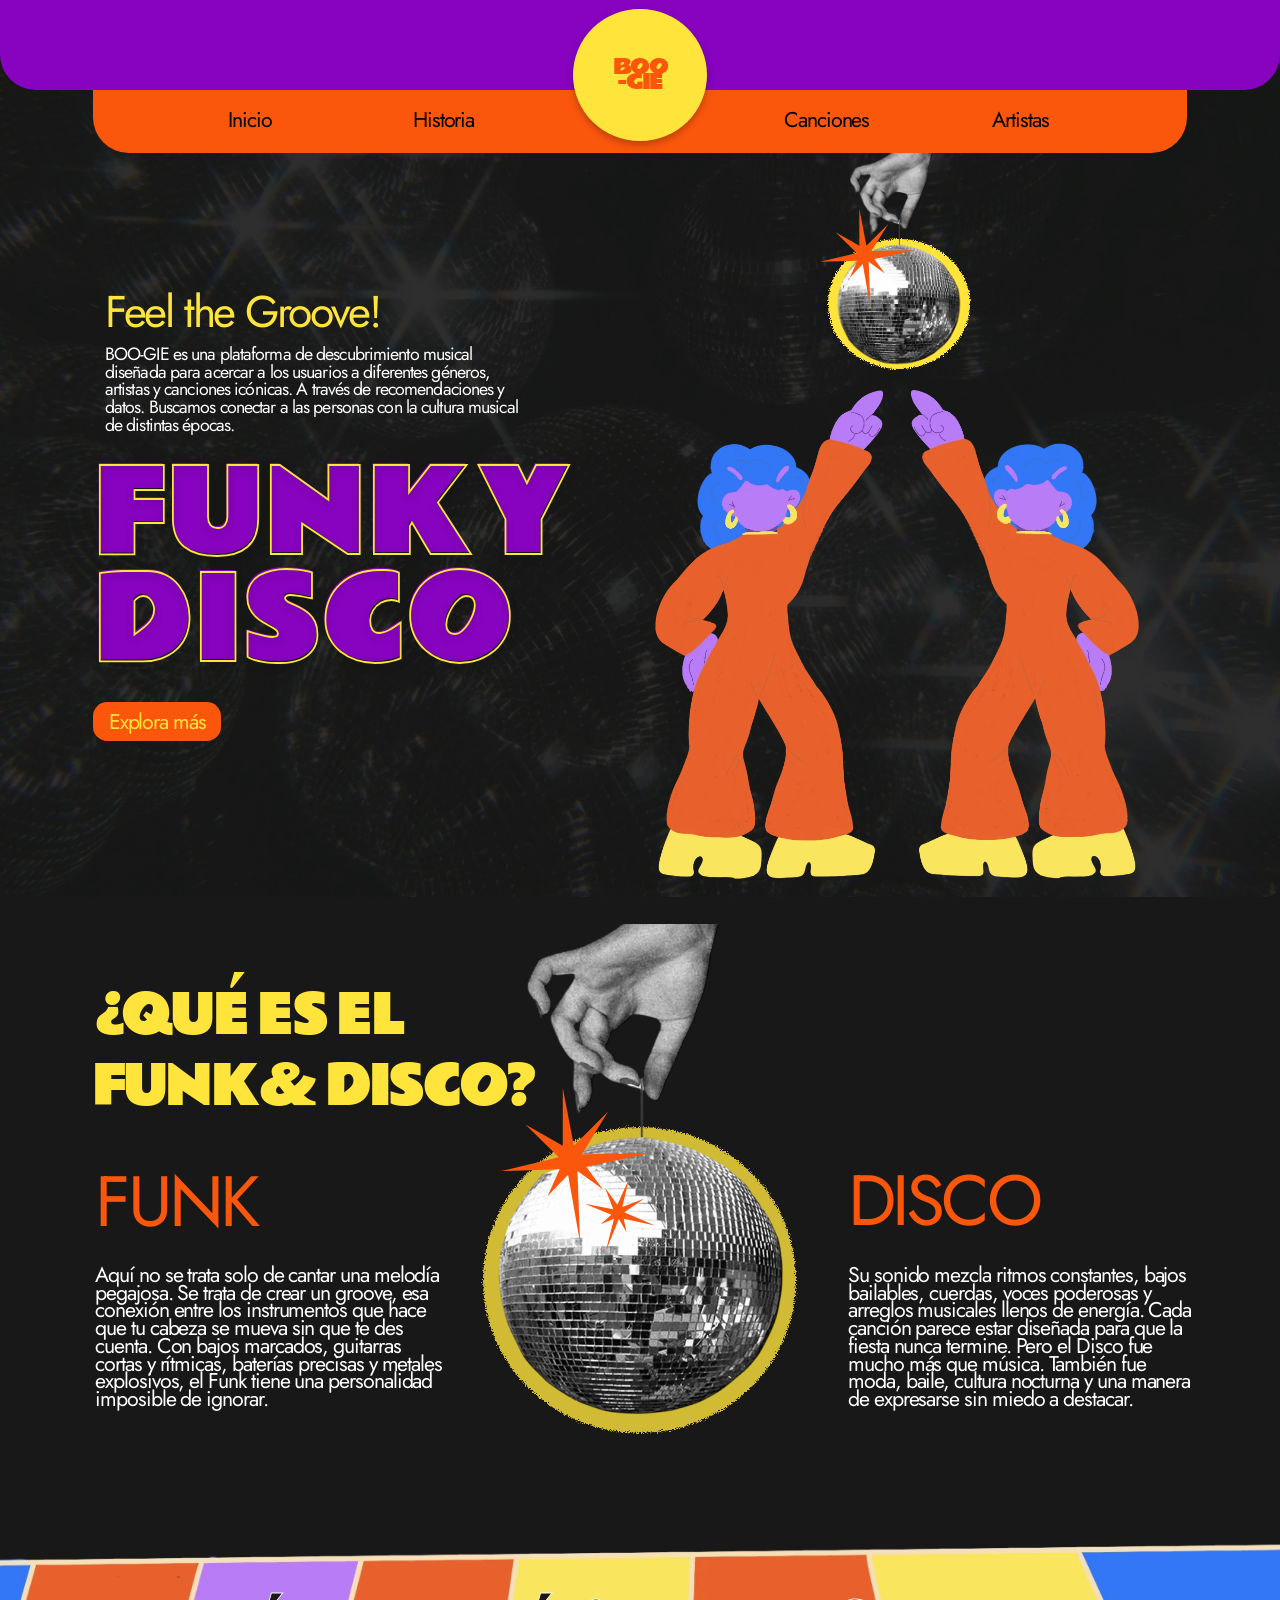
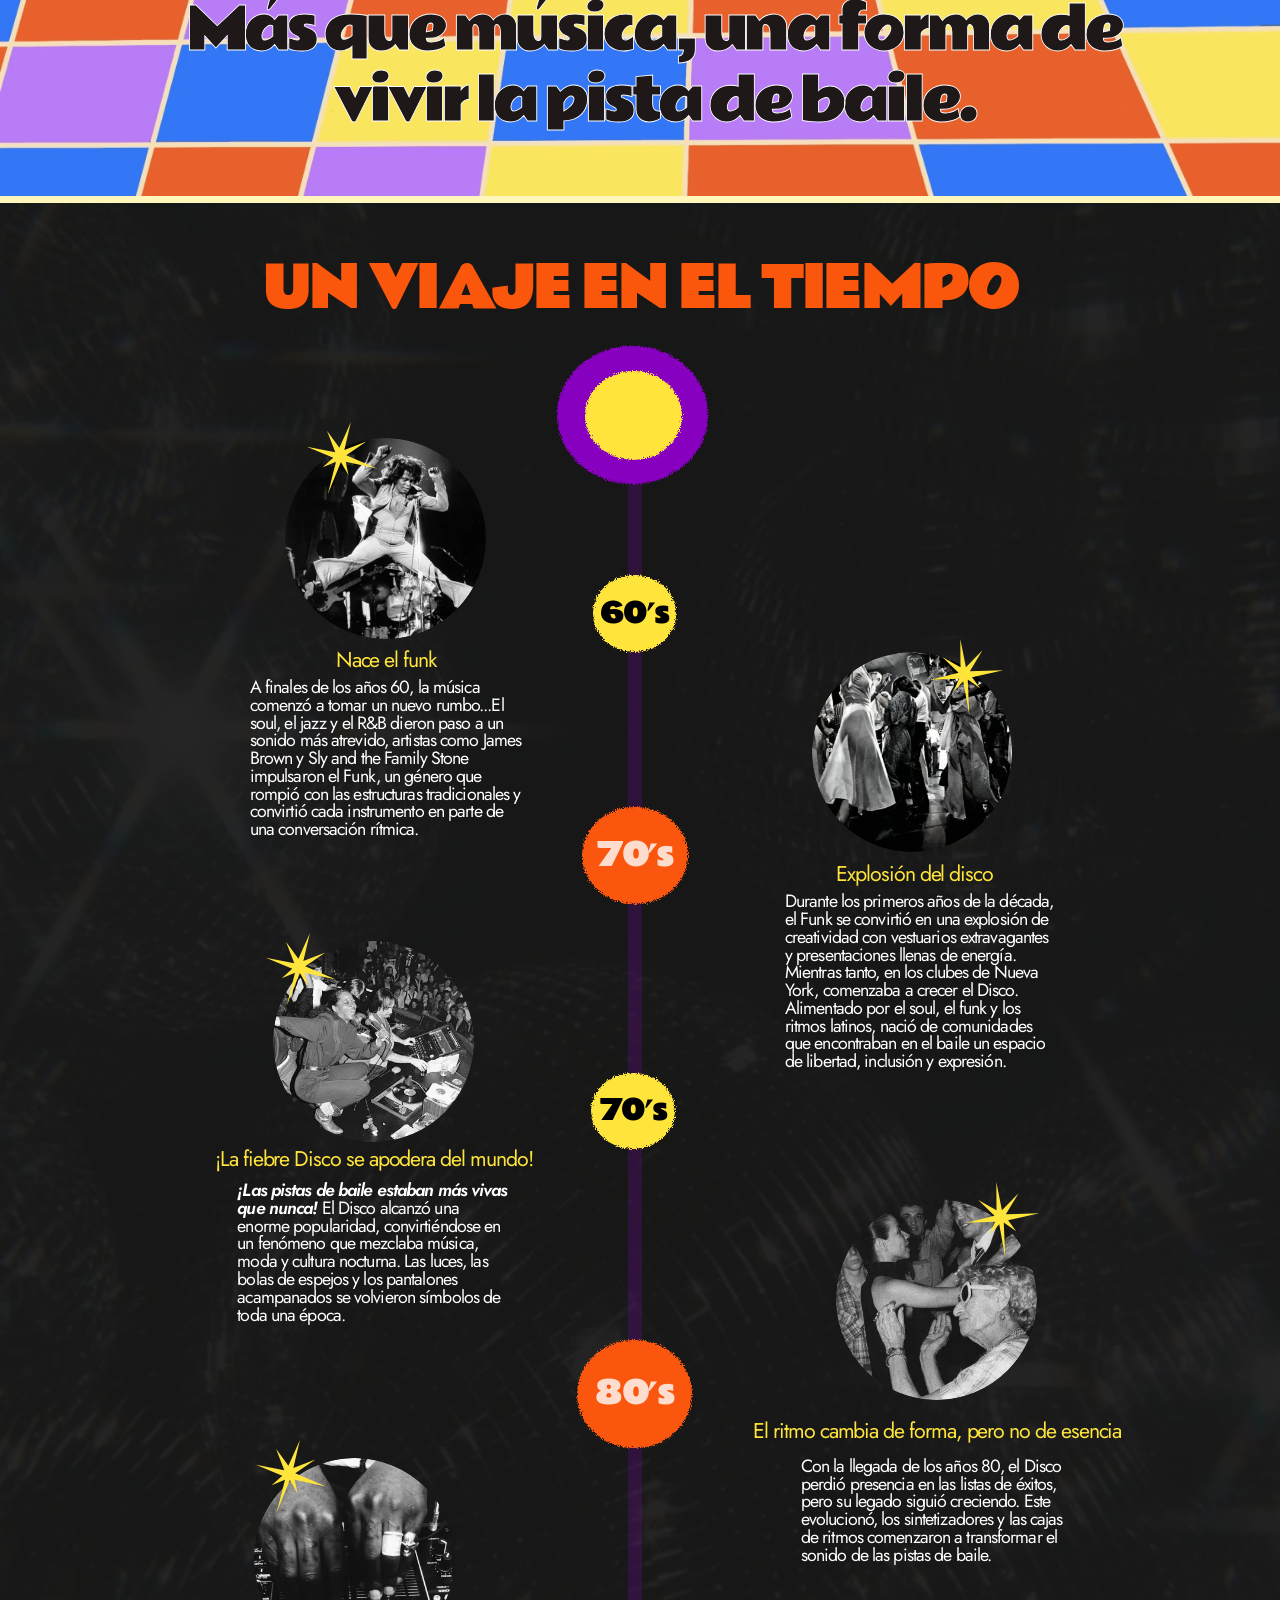
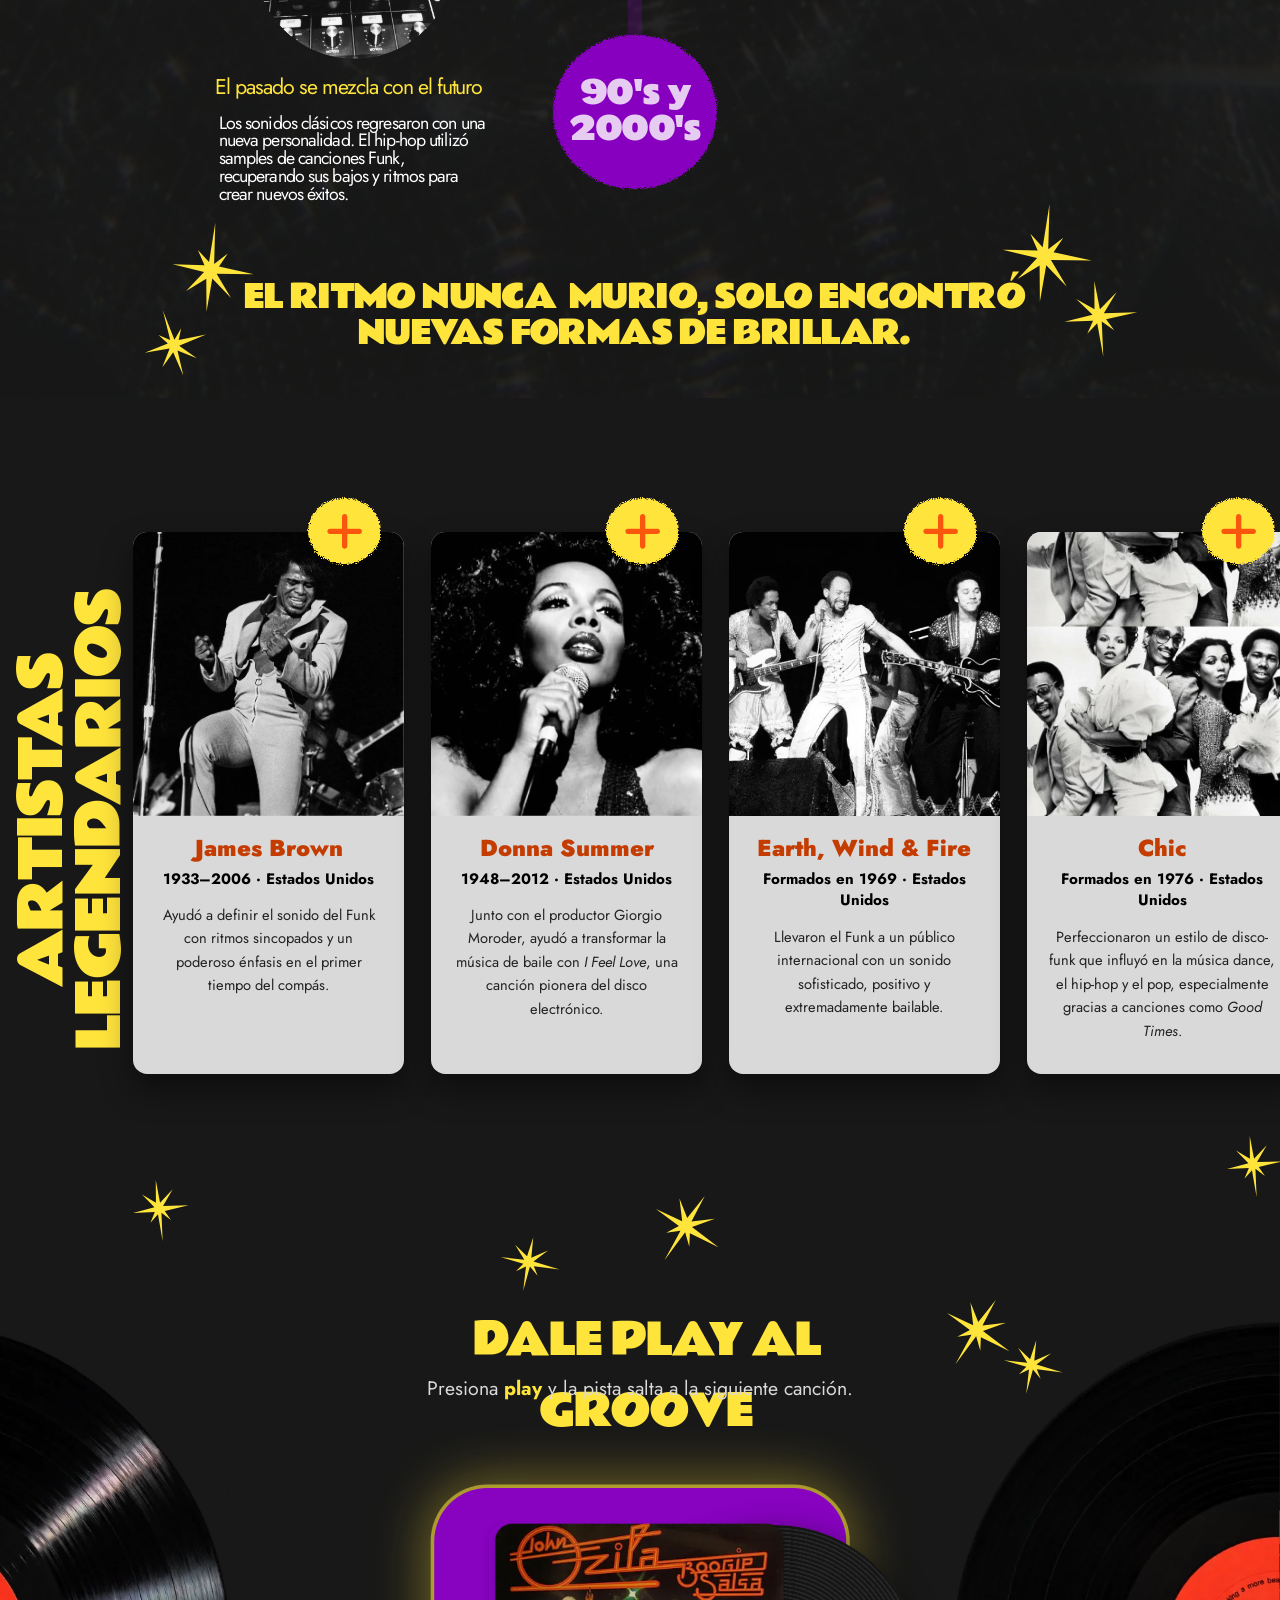
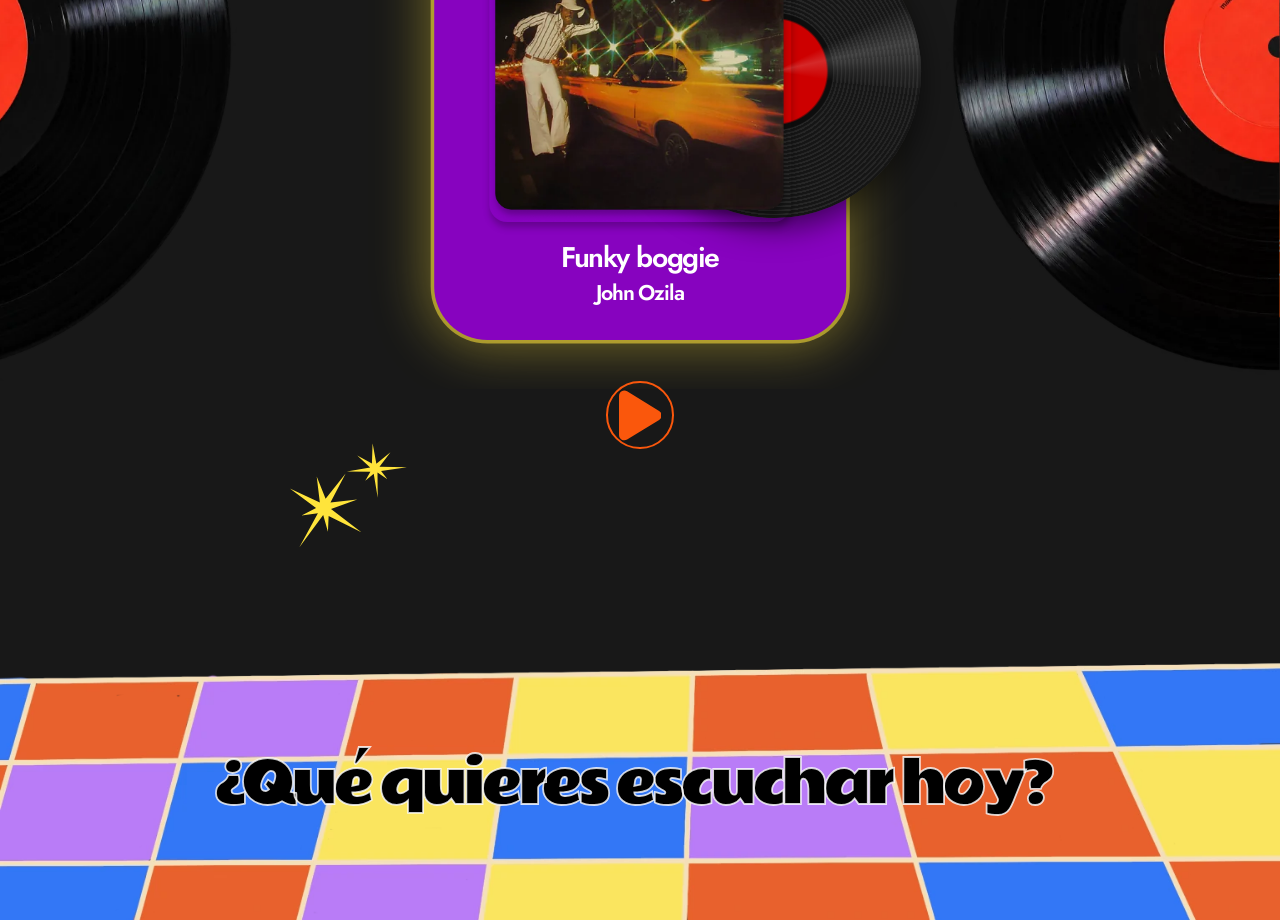
==== boogie-figma/index.html @ b66f5955 "Add files via upload" ====
<!DOCTYPE html>
<html lang="es">
<head>
  <meta charset="UTF-8">
  <meta name="viewport" content="width=device-width, initial-scale=1">
  <title>BOO-GIE · Funky Disco</title>
  <meta name="description" content="BOO-GIE es una plataforma de descubrimiento musical para conocer la historia, los artistas y las canciones del Funk y el Disco.">
  <link rel="icon" href="data:image/svg+xml,%3Csvg xmlns='http://www.w3.org/2000/svg' viewBox='0 0 100 100'%3E%3Ccircle cx='50' cy='50' r='48' fill='%23ffe43b'/%3E%3C/svg%3E">
  <link rel="preload" href="fonts/rammetto-one-latin-400-normal.woff2" as="font" type="font/woff2" crossorigin>
  <link rel="preload" href="fonts/jost-latin-400-normal.woff2" as="font" type="font/woff2" crossorigin>
  <link rel="stylesheet" href="css/styles.css">
  <script src="js/main.js" defer></script>
</head>
<body>

  <!-- Recursos SVG reutilizables (átomos): destellos, íconos y filtro de textura -->
  <svg class="sprite" aria-hidden="true" focusable="false">
    <defs>
      <!-- Efecto "Texture" de Figma para los círculos -->
      <filter id="textura" x="-10%" y="-10%" width="120%" height="120%">
        <feTurbulence type="fractalNoise" baseFrequency="0.9" numOctaves="2" seed="4" result="ruido"/>
        <feDisplacementMap in="SourceGraphic" in2="ruido" scale="6" xChannelSelector="R" yChannelSelector="G"/>
      </filter>
    </defs>
    <symbol id="s-burst" viewBox="0 0 168 175"><path d="M0 93.5L65 78L27.5 41L69.5 65V0L82 65L120.5 26.5L91 74.5L168 73L96 88.5L114.5 114L86 93.5L89 174.5L75.5 97.5L52.5 121.5L66 91.5L0 93.5Z"/></symbol>
    <symbol id="s-burst3" viewBox="0 0 107 111"><path d="M0 59.4756L41.3988 49.616L17.5149 26.0802L44.2649 41.3467V0L52.2262 41.3467L76.747 16.8567L57.9583 47.3897L107 46.4355L61.1429 56.2951L72.9256 72.5158L54.7738 59.4756L56.6845 111L48.0863 62.0201L33.4375 77.2865L42.0357 58.2034L0 59.4756Z"/></symbol>
    <symbol id="s-burst4" viewBox="0 0 83 86"><path d="M0 37.5077L32.6059 36.7629L18.4966 15.2678L36.0839 31.0196L42.7361 0L42.0492 32.2988L64.3625 17.8658L45.3719 37.7535L82.2718 44.918L46.3253 44.9464L52.5442 59.009L41.0413 46.3091L34.1833 85.2713L35.6211 47.1434L22.1887 56.2429L31.7015 43.3078L0 37.5077Z"/></symbol>
    <symbol id="s-spark7" viewBox="0 0 82 86"><path d="M0 45.8739L31.6706 38.0844L13.2404 20.1556L33.822 31.7241L33.5975 0L39.9227 31.6809L58.5802 12.7575L44.3481 36.2864L81.9238 35.2884L46.8368 43.102L55.954 55.4837L41.9734 45.5769L43.7173 85.0996L36.8626 47.5654L25.72 59.3583L32.2053 44.6698L0 45.8739Z"/></symbol>
    <symbol id="s-spark13" viewBox="0 0 72 77"><path d="M71.9004 33.9008L43.4114 32.91L55.7776 13.8681L40.3825 27.7496L34.6246 0L35.1679 28.8316L15.6964 15.7279L32.2549 33.6664L0 39.6911L31.4092 40.076L25.9504 52.5637L36.0238 41.345L41.9475 76.1849L40.7584 42.1438L52.4793 50.3989L44.19 38.7599L71.9004 33.9008Z"/></symbol>
    <symbol id="s-spark14" viewBox="0 0 92 101"><path d="M91.2773 53.3569L55.9309 44.7171L76.1366 23.3529L53.4355 37.2786L53.1717 0L46.6502 37.3266L25.5953 15.3942L41.8034 42.8096L0 42.2451L39.1461 50.858L29.2074 65.5538L44.5946 53.6872L43.2948 100.154L50.3104 55.9409L62.8927 69.617L55.4429 52.4634L91.2773 53.3569Z"/></symbol>
    <symbol id="s-spark15" viewBox="0 0 101 110"><path d="M100.232 58.5911L61.4179 49.1037L83.6057 25.6437L58.6776 40.9355L58.3879 0L51.2267 40.9883L28.1063 16.9042L45.9044 47.0091L0 46.3892L42.9864 55.8471L32.0726 71.9845L48.9694 58.9538L47.5421 109.979L55.246 61.4287L69.0626 76.4464L60.8819 57.6099L100.232 58.5911Z"/></symbol>
    <symbol id="s-spark18" viewBox="0 0 81 84"><path d="M0 31.7L32.4309 35.1547L21.2032 12.0236L36.6186 29.9063L47.2049 0L42.3699 31.9422L66.3541 20.4986L44.9636 37.7789L80.6356 49.6294L44.984 45.0346L49.3427 59.7802L39.5686 45.7065L27.7568 83.4632L34.0861 45.8368L19.595 53.1333L30.6924 41.529L0 31.7Z"/></symbol>
    <symbol id="s-spark19" viewBox="0 0 63 69"><path d="M0 37.0806L24.1432 30.7928L10.0861 16.2904L25.7813 25.6508L25.5998 0L30.4326 25.6179L44.6509 10.3234L33.808 29.3432L62.4555 28.5485L35.7076 34.8548L42.6626 44.869L32.0005 36.8542L33.343 68.811L28.1047 38.4604L19.6134 47.9919L24.553 36.1176L0 37.0806Z"/></symbol>
    <symbol id="s-spark21" viewBox="0 0 68 62"><path d="M0 27.9247L26.5616 26.6159L13.723 11.5297L29.0457 22.4128L32.562 0L33.9924 23.1889L51.3111 12.3042L37.0401 27.0234L67.5931 31.287L38.2614 32.1612L44.2031 42.1025L34.0336 33.2643L30.8388 61.3802L29.6619 33.9917L19.2616 40.839L26.227 31.333L0 27.9247Z"/></symbol>
    <!-- Íconos (reemplazan Font Awesome) -->
    <symbol id="i-plus" viewBox="0 0 448 512"><path d="M256 80c0-17.7-14.3-32-32-32s-32 14.3-32 32V224H48c-17.7 0-32 14.3-32 32s14.3 32 32 32H192V432c0 17.7 14.3 32 32 32s32-14.3 32-32V288H400c17.7 0 32-14.3 32-32s-14.3-32-32-32H256V80z"/></symbol>
    <symbol id="i-undo" viewBox="0 0 512 512"><path d="M125.7 160H176c17.7 0 32 14.3 32 32s-14.3 32-32 32H48c-17.7 0-32-14.3-32-32V64c0-17.7 14.3-32 32-32s32 14.3 32 32v51.2L97.6 97.6c87.5-87.5 229.3-87.5 316.8 0s87.5 229.3 0 316.8s-229.3 87.5-316.8 0c-12.5-12.5-12.5-32.8 0-45.3s32.8-12.5 45.3 0c62.5 62.5 163.8 62.5 226.3 0s62.5-163.8 0-226.3s-163.8-62.5-226.3 0L125.7 160z"/></symbol>
    <symbol id="i-play" viewBox="0 0 384 512"><path d="M73 39c-14.8-9.1-33.4-9.4-48.5-.9S0 62.6 0 80V432c0 17.4 9.4 33.4 24.5 41.9s33.7 8.1 48.5-.9L361 297c14.3-8.7 23-24.2 23-41s-8.7-32.2-23-41L73 39z"/></symbol>
    <symbol id="i-bars" viewBox="0 0 448 512"><path d="M0 96C0 78.3 14.3 64 32 64H416c17.7 0 32 14.3 32 32s-14.3 32-32 32H32C14.3 128 0 113.7 0 96zM0 256c0-17.7 14.3-32 32-32H416c17.7 0 32 14.3 32 32s-14.3 32-32 32H32c-17.7 0-32-14.3-32-32zM448 416c0 17.7-14.3 32-32 32H32c-17.7 0-32-14.3-32-32s14.3-32 32-32H416c17.7 0 32 14.3 32 32z"/></symbol>
    <symbol id="i-x" viewBox="0 0 384 512"><path d="M376.6 84.5c11.3-13.6 9.5-33.8-4.1-45.1s-33.8-9.5-45.1 4.1L192 206 56.6 43.5C45.3 29.9 25.1 28.1 11.5 39.4S-3.9 70.9 7.4 84.5L150.3 256 7.4 427.5c-11.3 13.6-9.5 33.8 4.1 45.1s33.8 9.5 45.1-4.1L192 306 327.4 468.5c11.3 13.6 31.5 15.4 45.1 4.1s15.4-31.5 4.1-45.1L233.7 256 376.6 84.5z"/></symbol>
  </svg>

  <a class="skip-link" href="#main">Saltar al contenido</a>
  <div class="lluvia" aria-hidden="true">
    <span style="--x:43%;--s:18px;--t:14.2s;--d:-0.9s;--drift:45px"><svg><use href="#s-spark7"/></svg></span>
    <span style="--x:70%;--s:14px;--t:13.9s;--d:-1.0s;--drift:4px"><svg><use href="#s-spark7"/></svg></span>
    <span style="--x:29%;--s:14px;--t:11.7s;--d:-7.5s;--drift:-30px"><svg><use href="#s-spark7"/></svg></span>
    <span style="--x:13%;--s:30px;--t:14.4s;--d:-14.9s;--drift:-45px"><svg><use href="#s-spark7"/></svg></span>
    <span style="--x:30%;--s:30px;--t:18.6s;--d:-10.4s;--drift:-10px"><svg><use href="#s-spark7"/></svg></span>
    <span style="--x:8%;--s:18px;--t:11.4s;--d:-15.5s;--drift:-23px"><svg><use href="#s-spark7"/></svg></span>
    <span style="--x:55%;--s:18px;--t:15.3s;--d:-10.3s;--drift:11px"><svg><use href="#s-spark7"/></svg></span>
    <span style="--x:89%;--s:18px;--t:11.8s;--d:-10.3s;--drift:-36px"><svg><use href="#s-spark7"/></svg></span>
    <span style="--x:49%;--s:14px;--t:15.4s;--d:-1.1s;--drift:-53px"><svg><use href="#s-spark7"/></svg></span>
    <span style="--x:81%;--s:18px;--t:15.0s;--d:-9.6s;--drift:39px"><svg><use href="#s-spark7"/></svg></span>
    <span style="--x:42%;--s:26px;--t:15.7s;--d:-8.2s;--drift:-22px"><svg><use href="#s-spark7"/></svg></span>
    <span style="--x:33%;--s:18px;--t:16.6s;--d:-4.4s;--drift:13px"><svg><use href="#s-spark7"/></svg></span>
    <span style="--x:40%;--s:30px;--t:15.0s;--d:-6.2s;--drift:-3px"><svg><use href="#s-spark7"/></svg></span>
    <span style="--x:38%;--s:30px;--t:18.8s;--d:-2.1s;--drift:-7px"><svg><use href="#s-spark7"/></svg></span>
  </div>
  <div class="progress" aria-hidden="true"><span></span></div>

  <!-- ===================== HEADER  ===================== -->
  <header class="header">
    <div class="header__purple" aria-hidden="true"></div>
    <div class="header__orange" aria-hidden="true"></div>

    <nav class="header__nav" aria-label="Navegación principal">
      <ul>
        <li class="nav-inicio"><a href="#inicio">Inicio</a></li>
        <li class="nav-historia"><a href="#historia">Historia</a></li>
        <li class="nav-canciones"><a href="#canciones">Canciones</a></li>
        <li class="nav-artistas"><a href="#artistas">Artistas</a></li>
      </ul>
    </nav>

    <a class="logo" href="#inicio" aria-label="BOO-GIE, ir al inicio">
      <span aria-hidden="true">BOO<br>-GIE</span>
    </a>

    <!-- Menú hamburguesa (solo celular, sin JavaScript: usa :target) -->
    <a class="menu-btn" href="#menu" aria-label="Abrir menú">
      <svg aria-hidden="true"><use href="#i-bars"/></svg>
    </a>
  </header>

  <div class="menu" id="menu">
    <a class="menu__close" href="#cerrar-menu" aria-label="Cerrar menú">
      <svg aria-hidden="true"><use href="#i-x"/></svg>
    </a>
    <nav aria-label="Menú del celular">
      <ul>
        <li><a href="#inicio">Inicio</a></li>
        <li><a href="#historia">Historia</a></li>
        <li><a href="#canciones">Canciones</a></li>
        <li><a href="#artistas">Artistas</a></li>
      </ul>
    </nav>
  </div>
  <a class="menu__scrim" href="#cerrar-menu" tabindex="-1" aria-hidden="true"></a>
  <span class="menu__anchor" id="cerrar-menu"></span>

  <main id="main">

    <!-- ===================== HERO ===================== -->
    <section class="sec hero" id="inicio" aria-labelledby="titulo-hero" style="--sh:1009;--msh:874">
      <div class="bg-textura a-bleed hero__bg" style="--y:49;--h:960;--my:5;--mh:869" aria-hidden="true"></div>

      <div class="stage">
        <img class="a" src="img/hero-bailarinas.webp" width="936" height="948"
             style="--x:737.4;--y:438.8;--w:543.6;--h:550.5;--mx:48;--my:536;--mw:322.7;--mh:326.9"
             alt="Ilustración de dos bailarinas con enterizo naranja, cabello azul y botas amarillas que señalan hacia arriba">

        <p class="a t-kicker reveal" style="--x:118;--y:311;--mx:29;--my:75">Feel the Groove!</p>

        <p class="a t-lead reveal" style="--x:118;--y:389;--w:466;--mx:29;--my:140;--mw:304">BOO-GIE es una plataforma de descubrimiento musical diseñada para acercar a los usuarios a diferentes géneros, artistas y canciones icónicas. A través de recomendaciones y datos. Buscamos conectar a las personas con la cultura musical de distintas épocas.</p>

        <span class="a blob blob--yellow" style="--x:931;--y:269;--w:160;--h:146;--mx:170;--my:439;--mw:85;--mh:78" aria-hidden="true"></span>

        <h1 class="a t-hero" id="titulo-hero" data-text="FUNKY DISCO" style="--x:103;--y:518;--w:506;--mx:29;--my:273;--mw:398">FUNKY DISCO</h1>

        <img class="a" src="img/bola-disco-mini.webp" width="181" height="277"
             style="--x:920;--y:172;--w:181;--h:277;--mx:163;--my:387;--mw:97;--mh:149"
             alt="Mano sosteniendo una pequeña bola de disco de espejos">

        <svg class="a deco deco--orange" style="--x:923;--y:235;--w:107;--h:111;--mx:164;--my:422;--mw:59;--mh:58" aria-hidden="true"><use href="#s-burst3"/></svg>

        <a class="a btn-cta" href="#que-es" style="--x:105;--y:790;--w:144;--h:44;--mx:31;--my:404;--mw:88;--mh:26">Explora más</a>
      </div>
    </section>

    <!-- ===================== ¿QUÉ ES EL FUNK & DISCO? ===================== -->
    <section class="sec about" id="que-es" aria-labelledby="titulo-que-es" style="--sh:641;--msh:616">
      <div class="stage">
        <h2 class="a t-h2 t-about reveal" id="titulo-que-es" style="--x:103;--y:95;--w:545;--mx:31;--my:19">¿QUÉ ES EL<br class="d-only"> FUNK&amp; DISCO?</h2>

        <span class="a blob blob--yellow80 d-only" style="--x:543;--y:259;--w:353;--h:344" aria-hidden="true"></span>
        <img class="a d-only" src="img/bola-disco.webp" width="630" height="965" loading="lazy"
             style="--x:510;--y:31;--w:420;--h:643"
             alt="Mano en blanco y negro sosteniendo una gran bola de disco de espejos">
        <svg class="a deco deco--orange d-only" style="--x:564;--y:215;--w:168;--h:175" aria-hidden="true"><use href="#s-burst"/></svg>
        <svg class="a deco deco--orange d-only" style="--x:655.5;--y:316;--w:83;--h:86;--r:12deg" aria-hidden="true"><use href="#s-burst4"/></svg>

        <article class="genre">
          <h3 class="a t-genre reveal" style="--x:107;--y:303;--mx:31;--my:99">FUNK</h3>
          <p class="a t-body reveal" style="--x:107;--y:415;--w:396;--mx:31;--my:186;--mw:286">Aquí no se trata solo de cantar una melodía pegajosa. Se trata de crear un groove, esa conexión entre los instrumentos que hace que tu cabeza se mueva sin que te des cuenta. Con bajos marcados, guitarras cortas y rítmicas, baterías precisas y metales explosivos, el Funk tiene una personalidad imposible de ignorar.</p>
        </article>

        <article class="genre">
          <h3 class="a t-genre reveal" style="--x:954;--y:302;--mx:150;--my:345">DISCO</h3>
          <p class="a t-body t-body--right-m reveal" style="--x:954;--y:415;--w:396;--mx:84;--my:438;--mw:286">Su sonido mezcla ritmos constantes, bajos bailables, cuerdas, voces poderosas y arreglos musicales llenos de energía. Cada canción parece estar diseñada para que la fiesta nunca termine. Pero el Disco fue mucho más que música. También fue moda, baile, cultura nocturna y una manera de expresarse sin miedo a destacar.</p>
        </article>
      </div>
    </section>

    <!-- ===================== PARALLAX ===================== -->
    <section class="sec band" aria-labelledby="titulo-band" style="--sh:378;--msh:253">
      <img class="a-bleed piso parallax-capa" src="img/piso-disco.webp" width="1534" height="402" loading="lazy"
           style="--y:0;--h:377;--my:152;--mh:105"
           alt="Pista de baile de baldosas naranjas, moradas, azules y amarillas">
      <div class="stage">
        <h2 class="a t-band reveal" id="titulo-band" style="--x:207;--y:144;--w:1056;--mx:39;--my:12;--mw:328">Más que música, una forma de<br> vivir la pista de baile.</h2>
      </div>
      <div class="a-bleed band__line d-only" style="--y:370;--h:8" aria-hidden="true"></div>
    </section>

    <!-- ===================== HISTORIA ===================== -->
    <section class="sec history" id="historia" aria-labelledby="titulo-historia" style="--sh:2020;--msh:877">
      <div class="bg-textura bg-textura--soft a-bleed" style="--y:0;--h:2020;--my:0;--mh:877" aria-hidden="true"></div>

      <div class="stage">
        <h2 class="a t-h2 t-history reveal" id="titulo-historia" style="--x:295;--y:57;--w:851;--mx:29;--my:0;--mw:364">UN VIAJE EN EL TIEMPO</h2>

        <span class="a tl-line" data-tl-line style="--x:706;--y:277;--w:16;--h:1377;--mx:203;--my:106;--mw:7;--mh:569" aria-hidden="true"></span>
        <span class="a blob blob--purple" style="--x:627;--y:161;--w:170;--h:156;--mx:165;--my:68;--mw:81;--mh:74" aria-hidden="true"></span>
        <span class="a blob blob--yellow" style="--x:658;--y:189;--w:109;--h:100;--mx:180;--my:82;--mw:51;--mh:47" aria-hidden="true"></span>

        <ol class="timeline">
          <!-- 60's -->
          <li>
            <svg class="a tl-con tl-con--l" data-tl-con viewBox="0 0 210 94" preserveAspectRatio="none" style="--x:492;--y:376;--w:210;--h:94;--mx:97;--my:171;--mw:100;--mh:42" aria-hidden="true"><path d="M210 91.5H149.722V2.5H0"/></svg>
            <span class="a blob blob--yellow tl-year tl-year--dark" style="--x:667;--y:419;--w:94;--h:86;--mx:182;--my:191;--mw:45;--mh:40">60´s</span>
            <img class="a tl-photo" src="img/tl-60s.webp" width="339" height="339" loading="lazy" style="--x:321;--y:265;--w:226;--h:226;--mx:60;--my:116;--mw:81;--mh:81" alt="James Brown saltando con las piernas abiertas sobre el escenario frente a su banda">
            <svg class="a deco deco--yellow" style="--x:343.5;--y:246;--w:83;--h:86;--r:12deg;--mx:67.5;--my:108.5;--mw:30;--mh:31" aria-hidden="true"><use href="#s-burst4"/></svg>
            <h3 class="a tl-title" style="--x:376;--y:474;--w:116;--mx:50;--my:169;--mw:100;--mh:47">Nace el funk</h3>
            <p class="a tl-text" style="--x:281;--y:536;--w:306;--mx:31;--my:219;--mw:139">A finales de los años 60, la música comenzó a tomar un nuevo rumbo...El soul, el jazz y el R&amp;B dieron paso a un sonido más atrevido, artistas como James Brown y Sly and the Family Stone impulsaron el Funk, un género que rompió con las estructuras tradicionales y convirtió cada instrumento en parte de una conversación rítmica.</p>
          </li>
          <!-- 70's (1) -->
          <li>
            <svg class="a tl-con tl-con--r" data-tl-con viewBox="0 0 210 101" preserveAspectRatio="none" style="--x:716;--y:637;--w:210;--h:101;--mx:226;--my:246;--mw:63;--mh:51" aria-hidden="true"><path d="M210 2.5H149.722V98.5H0"/></svg>
            <span class="a blob blob--orange tl-year" style="--x:655;--y:680;--w:119;--h:109;--mx:176;--my:271;--mw:57;--mh:52">70´s</span>
            <img class="a tl-photo" src="img/tl-70s-a.webp" width="339" height="339" loading="lazy" style="--x:913;--y:505;--w:226;--h:226;--mx:282;--my:211;--mw:75;--mh:75" alt="Personas bailando en una discoteca de los años setenta">
            <svg class="a deco deco--yellow" style="--x:1046;--y:491;--w:83;--h:86;--mx:332;--my:206;--mw:27;--mh:28" aria-hidden="true"><use href="#s-spark7"/></svg>
            <h3 class="a tl-title" style="--x:941;--y:715;--w:176;--mx:279;--my:252;--mw:83;--mh:37">Explosión del disco</h3>
            <p class="a tl-text" style="--x:883;--y:777;--w:306;--mx:252;--my:304;--mw:134">Durante los primeros años de la década, el Funk se convirtió en una explosión de creatividad con vestuarios extravagantes y presentaciones llenas de energía. Mientras tanto, en los clubes de Nueva York, comenzaba a crecer el Disco. Alimentado por el soul, el funk y los ritmos latinos, nació de comunidades que encontraban en el baile un espacio de libertad, inclusión y expresión.</p>
          </li>
          <!-- 70's (2) -->
          <li>
            <svg class="a tl-con tl-con--l" data-tl-con viewBox="0 0 164 79" preserveAspectRatio="none" style="--x:512;--y:946;--w:164;--h:79;--mx:130;--my:371;--mw:64;--mh:35" aria-hidden="true"><path d="M0 2.5H47.0741V76.5H164"/></svg>
            <span class="a blob blob--yellow tl-year tl-year--dark tl-year--sm" style="--x:665;--y:979;--w:94;--h:86;--mx:181;--my:382;--mw:45;--mh:41">70´s</span>
            <img class="a tl-photo" src="img/tl-70s-b.webp" width="339" height="339" loading="lazy" style="--x:307;--y:831;--w:226;--h:226;--mx:57;--my:331;--mw:80;--mh:80" alt="Una DJ sonriente pinchando discos en una cabina rodeada de público">
            <svg class="a deco deco--yellow" style="--x:296.5;--y:821;--w:83;--h:86;--r:12deg;--mx:48;--my:323;--mw:35;--mh:36" aria-hidden="true"><use href="#s-burst4"/></svg>
            <h3 class="a tl-title" style="--x:240;--y:1036;--w:361;--mx:7;--my:382;--mw:171;--mh:52">¡La fiebre Disco se apodera del mundo!</h3>
            <p class="a tl-text" style="--x:267;--y:1102;--w:306;--mx:24;--my:431;--mw:145"><strong><em>¡Las pistas de baile estaban más vivas que nunca!</em></strong> El Disco alcanzó una enorme popularidad, convirtiéndose en un fenómeno que mezclaba música, moda y cultura nocturna. Las luces, las bolas de espejos y los pantalones acampanados se volvieron símbolos de toda una época.</p>
          </li>
          <!-- 80's -->
          <li>
            <svg class="a tl-con tl-con--r" data-tl-con viewBox="0 0 210 101" preserveAspectRatio="none" style="--x:731;--y:1238;--w:210;--h:101;--mx:190;--my:477;--mw:83;--mh:38" aria-hidden="true"><path d="M210 2.5H149.722V98.5H0"/></svg>
            <span class="a blob blob--orange tl-year" style="--x:649;--y:1279;--w:130;--h:122;--mx:175;--my:496;--mw:62;--mh:58">80´s</span>
            <img class="a tl-photo" src="img/tl-80s.webp" width="339" height="339" loading="lazy" style="--x:941;--y:1121;--w:226;--h:226;--mx:273;--my:432;--mw:89;--mh:87" alt="Mujer con gafas blancas bailando junto a otras personas en una fiesta">
            <svg class="a deco deco--yellow" style="--x:1087;--y:1102;--w:83;--h:86;--mx:330;--my:418;--mw:39;--mh:41" aria-hidden="true"><use href="#s-spark7"/></svg>
            <h3 class="a tl-title" style="--x:846;--y:1341;--w:417;--mx:261;--my:525;--mw:112;--mh:38">El ritmo cambia de forma, pero no de esencia</h3>
            <p class="a tl-text" style="--x:901;--y:1412;--w:306;--mx:251;--my:549;--mw:128">Con la llegada de los años 80, el Disco perdió presencia en las listas de éxitos, pero su legado siguió creciendo. Este evolucionó, los sintetizadores y las cajas de ritmos comenzaron a transformar el sonido de las pistas de baile.</p>
          </li>
          <!-- 90's y 2000's -->
          <li>
            <svg class="a tl-con tl-con--l" data-tl-con viewBox="0 0 210 139" preserveAspectRatio="none" style="--x:439;--y:1554;--w:210;--h:139;--mx:126;--my:614;--mw:93;--mh:47" aria-hidden="true"><path d="M210 136.5H149.722V2.5H0"/></svg>
            <span class="a blob blob--purple tl-year tl-year--two" style="--x:622;--y:1611;--w:185;--h:174;--mx:163;--my:624;--mw:88;--mh:82">90's y 2000's</span>
            <img class="a tl-photo" src="img/tl-90s.webp" width="339" height="339" loading="lazy" style="--x:286;--y:1412;--w:226;--h:226;--mx:54;--my:563;--mw:88;--mh:88" alt="Manos con anillos de un DJ sobre los controles de una consola de mezcla">
            <svg class="a deco deco--yellow" style="--x:285.5;--y:1391;--w:83;--h:86;--r:12deg;--mx:48;--my:558;--mw:35;--mh:36" aria-hidden="true"><use href="#s-burst4"/></svg>
            <h3 class="a tl-title" style="--x:241;--y:1629;--w:303;--mx:50;--my:657;--mw:94;--mh:38">El pasado se mezcla con el futuro</h3>
            <p class="a tl-text" style="--x:246;--y:1701;--w:306;--mx:35;--my:681;--mw:122">Los sonidos clásicos regresaron con una nueva personalidad. El hip-hop utilizó samples de canciones Funk, recuperando sus bajos y ritmos para crear nuevos éxitos.</p>
          </li>
        </ol>

        <p class="a t-quote reveal" style="--x:267;--y:1887;--w:891;--mx:83;--my:767;--mw:247">EL RITMO NUNCA&nbsp; MURIO, SOLO ENCONTRÓ NUEVAS FORMAS DE BRILLAR.</p>
        <svg class="a deco deco--yellow" style="--x:1197;--y:1888;--w:83;--h:86;--mx:334;--my:780;--mw:39;--mh:41" aria-hidden="true"><use href="#s-spark7"/></svg>
        <svg class="a deco deco--yellow" style="--x:161;--y:1918;--w:72;--h:77;--r:168deg;--mx:35;--my:793;--mw:41;--mh:42" aria-hidden="true"><use href="#s-spark13"/></svg>
        <svg class="a deco deco--yellow" style="--x:194;--y:1822;--w:92;--h:101;--r:180deg;--mx:54;--my:746;--mw:44;--mh:48" aria-hidden="true"><use href="#s-spark14"/></svg>
        <svg class="a deco deco--yellow" style="--x:1127;--y:1801;--w:101;--h:110;--r:180deg;--mx:301;--my:733;--mw:48;--mh:52" aria-hidden="true"><use href="#s-spark15"/></svg>
      </div>
    </section>

    <!-- ===================== ARTISTAS  ===================== -->
    <section class="sec artists" id="artistas" aria-labelledby="titulo-artistas" style="--sh:1000;--msh:758">
      <div class="stage">
        <h2 class="a t-h2 t-artists reveal" id="titulo-artistas" style="--x:10;--y:150;--w:140;--h:650;--mx:0;--my:24;--mw:402;--mh:80">ARTISTAS<br class="d-only"> LEGENDARIOS</h2>

        <svg class="a deco deco--yellow d-only" style="--x:150;--y:880;--w:63;--h:69" aria-hidden="true"><use href="#s-spark19"/></svg>
        <svg class="a deco deco--yellow d-only" style="--x:1380;--y:830;--w:63;--h:69" aria-hidden="true"><use href="#s-spark19"/></svg>
        <svg class="a deco deco--yellow d-only" style="--x:732.5;--y:893;--w:81;--h:84;--r:19deg" aria-hidden="true"><use href="#s-spark18"/></svg>
        <svg class="a deco deco--yellow d-only" style="--x:563;--y:943.5;--w:68;--h:62;--r:9deg" aria-hidden="true"><use href="#s-spark21"/></svg>

        <div class="a cards-scroll" style="--x:150;--y:100;--w:1290;--h:700;--mx:26;--my:113;--mw:376;--mh:645">
          <ul class="cards" role="list">

            <li>
              <article class="flip" aria-labelledby="a1">
                <input class="flip__input" type="checkbox" id="flip-1" aria-label="Ver la historia de James Brown">
                <div class="flip__inner">
                  <div class="flip__face flip__front">
                    <img src="img/artista-james-brown.webp" width="599" height="629" loading="lazy" alt="James Brown cantando con energía sobre el escenario, con traje claro">
                    <h3 class="flip__name" id="a1">James Brown</h3>
                    <p class="flip__meta">1933–2006 · Estados Unidos</p>
                    <p class="flip__desc">Ayudó a definir el sonido del Funk con ritmos sincopados y un poderoso énfasis en el primer tiempo del compás.</p>
                    <label class="flip__btn flip__btn--plus" for="flip-1"><svg aria-hidden="true"><use href="#i-plus"/></svg><span class="sr-only">Ver la historia de James Brown</span></label>
                  </div>
                  <div class="flip__face flip__back">
                    <h4>El padrino del Funk</h4>
                    <p>Cantante, compositor y uno de los grandes revolucionarios de la música. James Brown transformó el soul al darle mayor protagonismo al ritmo, creando las bases de lo que hoy conocemos como Funk. Sus canciones, llenas de energía y movimientos explosivos, inspiraron a generaciones de músicos.</p>
                    <label class="flip__btn flip__btn--back" for="flip-1"><svg aria-hidden="true"><use href="#i-undo"/></svg><span class="sr-only">Volver a la tarjeta de James Brown</span></label>
                  </div>
                </div>
              </article>
            </li>

            <li>
              <article class="flip" aria-labelledby="a2">
                <input class="flip__input" type="checkbox" id="flip-2" aria-label="Ver la historia de Donna Summer">
                <div class="flip__inner">
                  <div class="flip__face flip__front">
                    <img src="img/artista-donna-summer.webp" width="599" height="626" loading="lazy" alt="Donna Summer cantando con un micrófono, con su cabello rizado y voluminoso">
                    <h3 class="flip__name" id="a2">Donna Summer</h3>
                    <p class="flip__meta">1948–2012 · Estados Unidos</p>
                    <p class="flip__desc">Junto con el productor Giorgio Moroder, ayudó a transformar la música de baile con <em>I Feel Love</em>, una canción pionera del disco electrónico.</p>
                    <label class="flip__btn flip__btn--plus" for="flip-2"><svg aria-hidden="true"><use href="#i-plus"/></svg><span class="sr-only">Ver la historia de Donna Summer</span></label>
                  </div>
                  <div class="flip__face flip__back">
                    <h4>La reina del Disco</h4>
                    <p>Donna Summer fue una de las voces más importantes de la era disco. Su estilo combinaba interpretaciones poderosas, melodías irresistibles y sonidos electrónicos que parecían adelantados a su época.</p>
                    <label class="flip__btn flip__btn--back" for="flip-2"><svg aria-hidden="true"><use href="#i-undo"/></svg><span class="sr-only">Volver a la tarjeta de Donna Summer</span></label>
                  </div>
                </div>
              </article>
            </li>

            <li>
              <article class="flip" aria-labelledby="a3">
                <input class="flip__input" type="checkbox" id="flip-3" aria-label="Ver la historia de Earth, Wind &amp; Fire">
                <div class="flip__inner">
                  <div class="flip__face flip__front">
                    <img src="img/artista-ewf.webp" width="599" height="544" loading="lazy" alt="Integrantes de Earth, Wind &amp; Fire tocando bajo, cantando y tocando guitarra en un concierto">
                    <h3 class="flip__name" id="a3">Earth, Wind &amp; Fire</h3>
                    <p class="flip__meta">Formados en 1969 · Estados Unidos</p>
                    <p class="flip__desc">Llevaron el Funk a un público internacional con un sonido sofisticado, positivo y extremadamente bailable.</p>
                    <label class="flip__btn flip__btn--plus" for="flip-3"><svg aria-hidden="true"><use href="#i-plus"/></svg><span class="sr-only">Ver la historia de Earth, Wind &amp; Fire</span></label>
                  </div>
                  <div class="flip__face flip__back">
                    <h4>Los maestros del groove</h4>
                    <p>Fundada por Maurice White, esta banda combinó Funk, soul, jazz y elementos de la música disco para crear canciones llenas de alegría. Sus armonías vocales, secciones de viento y ritmos contagiosos los convirtieron en uno de los grupos más queridos de los 70.</p>
                    <label class="flip__btn flip__btn--back" for="flip-3"><svg aria-hidden="true"><use href="#i-undo"/></svg><span class="sr-only">Volver a la tarjeta de Earth, Wind &amp; Fire</span></label>
                  </div>
                </div>
              </article>
            </li>

            <li>
              <article class="flip" aria-labelledby="a4">
                <input class="flip__input" type="checkbox" id="flip-4" aria-label="Ver la historia de Chic">
                <div class="flip__inner">
                  <div class="flip__face flip__front">
                    <img src="img/artista-chic.webp" width="599" height="624" loading="lazy" alt="Integrantes de la banda Chic posando juntos con ropa elegante">
                    <h3 class="flip__name" id="a4">Chic</h3>
                    <p class="flip__meta">Formados en 1976 · Estados Unidos</p>
                    <p class="flip__desc">Perfeccionaron un estilo de disco-funk que influyó en la música dance, el hip-hop y el pop, especialmente gracias a canciones como <em>Good Times</em>.</p>
                    <label class="flip__btn flip__btn--plus" for="flip-4"><svg aria-hidden="true"><use href="#i-plus"/></svg><span class="sr-only">Ver la historia de Chic</span></label>
                  </div>
                  <div class="flip__face flip__back">
                    <h4>Elegancia con mucho groove</h4>
                    <p>Fundada por Nile Rodgers y Bernard Edwards, Chic logró una mezcla irresistible de Funk y Disco. Sus líneas de bajo, guitarras rítmicas y melodías elegantes marcaron una época.</p>
                    <label class="flip__btn flip__btn--back" for="flip-4"><svg aria-hidden="true"><use href="#i-undo"/></svg><span class="sr-only">Volver a la tarjeta de Chic</span></label>
                  </div>
                </div>
              </article>
            </li>
          </ul>
        </div>
      </div>
    </section>

    <!-- ===================== CANCIONES  ===================== -->
    <section class="sec songs" id="canciones" aria-labelledby="titulo-canciones" style="--sh:1010;--msh:960">
      <div class="stage">
        <!-- Vinilos decorativos -->
        <img class="a d-only vinyl vinyl--right" src="img/vinilo.webp" width="452" height="903" loading="lazy" style="--x:1064;--y:29;--w:376;--h:752" alt="Medio disco de vinilo negro con etiqueta roja">
        <img class="a d-only vinyl vinyl--flip vinyl--left" src="img/vinilo.webp" width="452" height="903" loading="lazy" style="--x:-95;--y:29;--w:362;--h:752" alt="Medio disco de vinilo negro con etiqueta roja">
        <img class="a m-only vinyl vinyl--top" src="img/vinilo.webp" width="452" height="903" loading="lazy" style="--mx:142.5;--my:-58.5;--mw:117;--mh:234" alt="Disco de vinilo negro con etiqueta roja">
        <img class="a m-only vinyl vinyl--bottom" src="img/vinilo.webp" width="452" height="903" loading="lazy" style="--mx:142.5;--my:58.5;--mw:117;--mh:234" alt="">

        <svg class="a deco deco--yellow" style="--x:1060;--y:10;--w:81;--h:84;--r:19deg;--mx:20;--my:160;--mw:81;--mh:84" aria-hidden="true"><use href="#s-spark18"/></svg>
        <svg class="a deco deco--yellow" style="--x:1128;--y:60;--w:68;--h:62;--r:9deg;--mx:300;--my:170;--mw:68;--mh:62" aria-hidden="true"><use href="#s-spark21"/></svg>
        <svg class="a deco deco--yellow d-only" style="--x:390;--y:850;--w:68;--h:62;--r:-7deg" aria-hidden="true"><use href="#s-spark21"/></svg>
        <svg class="a deco deco--yellow" style="--x:320;--y:880;--w:93;--h:96;--r:19deg;--mx:302;--my:930;--mw:68;--mh:62" aria-hidden="true"><use href="#s-spark18"/></svg>

        <!-- Reproductor: cada "play" selecciona la siguiente canción (radio buttons, sin JavaScript) -->
        <div class="a player" style="--x:0;--y:210;--w:1440;--h:735;--mx:0;--my:390;--mw:402;--mh:520">
          <input class="sr-only" type="radio" name="cancion" id="c1" checked aria-label="Funky boggie, John Ozila">
          <input class="sr-only" type="radio" name="cancion" id="c2" aria-label="Let´s groove, Earth, Wind &amp; Fire">
          <input class="sr-only" type="radio" name="cancion" id="c3" aria-label="Soup for One, Chic">
          <input class="sr-only" type="radio" name="cancion" id="c4" aria-label="How Long, Lipps Inc.">
          <input class="sr-only" type="radio" name="cancion" id="c5" aria-label="Dance to Dance, Gino Soccio">
          <input class="sr-only" type="radio" name="cancion" id="c6" aria-label="I Feel Love, Donna Summer">

          <div class="player__viewport">
            <ul class="player__row" role="list">
              <li class="song song--dark">
                <span class="song__disc" aria-hidden="true"></span>
                <img src="img/album-funky-boogie.webp" width="426" height="423" loading="lazy" alt="Portada del álbum Boogie Salsa de John Ozila: un hombre vestido de blanco junto a un auto naranja de noche">
                <h3>Funky boggie</h3><p>John Ozila</p>
              </li>
              <li class="song song--light">
                <span class="song__disc" aria-hidden="true"></span>
                <img src="img/album-lets-groove.webp" width="428" height="424" loading="lazy" alt="Portada del álbum Raise! de Earth, Wind &amp; Fire con una estatua egipcia mitad máquina">
                <h3>Let´s groove</h3><p>Earth, Wind &amp; Fire</p>
              </li>
              <li class="song song--dark">
                <span class="song__disc" aria-hidden="true"></span>
                <img src="img/album-soup-for-one.webp" width="429" height="424" loading="lazy" alt="Portada de The Best of Chic con los integrantes de la banda posando">
                <h3>Soup for One</h3><p>CHIC</p>
              </li>
              <li class="song song--light">
                <span class="song__disc" aria-hidden="true"></span>
                <img src="img/album-how-long.webp" width="434" height="431" loading="lazy" alt="Portada amarilla de Pucker Up de Lipps Inc. con una cara plateada futurista">
                <h3>How Long</h3><p>Lipps Inc.</p>
              </li>
              <li class="song song--dark">
                <span class="song__disc" aria-hidden="true"></span>
                <img src="img/album-dance-to-dance.webp" width="414" height="412" loading="lazy" alt="Portada blanca del álbum Outline de Gino Soccio con figuras geométricas">
                <h3>Dance to Dance</h3><p>Gino Soccio</p>
              </li>
              <li class="song song--light">
                <span class="song__disc" aria-hidden="true"></span>
                <img src="img/album-i-feel-love.webp" width="414" height="412" loading="lazy" alt="Portada de I Remember Yesterday de Donna Summer recostada sobre telas a rayas">
                <h3>I Feel Love</h3><p>Donna Summer</p>
              </li>
            </ul>
          </div>

          <div class="player__play">
            <label for="c2" class="play"><svg aria-hidden="true"><use href="#i-play"/></svg><span class="sr-only">Siguiente canción: Let´s groove</span></label>
            <label for="c3" class="play"><svg aria-hidden="true"><use href="#i-play"/></svg><span class="sr-only">Siguiente canción: Soup for One</span></label>
            <label for="c4" class="play"><svg aria-hidden="true"><use href="#i-play"/></svg><span class="sr-only">Siguiente canción: How Long</span></label>
            <label for="c5" class="play"><svg aria-hidden="true"><use href="#i-play"/></svg><span class="sr-only">Siguiente canción: Dance to Dance</span></label>
            <label for="c6" class="play"><svg aria-hidden="true"><use href="#i-play"/></svg><span class="sr-only">Siguiente canción: I Feel Love</span></label>
            <label for="c1" class="play"><svg aria-hidden="true"><use href="#i-play"/></svg><span class="sr-only">Siguiente canción: Funky boggie</span></label>
          </div>
        </div>

        <h2 class="a t-h2 t-songs reveal" id="titulo-canciones" style="--x:409;--y:20;--w:635;--mx:0;--my:250;--mw:400">DALE PLAY AL GROOVE</h2>
        <p class="a t-hint reveal" style="--x:320;--y:100;--w:800;--mx:20;--my:318;--mw:362">Presiona <strong>play</strong> y la pista salta a la siguiente canción.</p>
      </div>
    </section>
  </main>

  <!-- ===================== FOOTER ===================== -->
  <footer class="sec footer" style="--sh:377;--msh:297">
    <img class="a-bleed piso" src="img/piso-disco.webp" width="1534" height="402" loading="lazy"
         style="--y:0;--h:377;--my:0;--mh:297"
         alt="Pista de baile de baldosas de colores">
    <div class="stage">
      <p class="a t-footer reveal" style="--x:237;--y:185;--mx:27;--my:163;--mw:347">¿Qué quieres escuchar hoy?</p>
    </div>
  </footer>

</body>
</html>
---- boogie-figma/css/styles.css ----
/* =====================================================================
   BOO-GIE · Funky Disco — Landing page
   ===================================================================== */

/* ---------- 0. FUENTES ---------- */
@font-face { font-family: "Rammetto One"; src: url("../fonts/rammetto-one-latin-400-normal.woff2") format("woff2"); font-weight: 400; font-display: swap; }
@font-face { font-family: "Jost"; src: url("../fonts/jost-latin-400-normal.woff2") format("woff2"); font-weight: 400; font-style: normal; font-display: swap; }
@font-face { font-family: "Jost"; src: url("../fonts/jost-latin-400-italic.woff2") format("woff2"); font-weight: 400; font-style: italic; font-display: swap; }
@font-face { font-family: "Jost"; src: url("../fonts/jost-latin-600-normal.woff2") format("woff2"); font-weight: 600; font-style: normal; font-display: swap; }
@font-face { font-family: "Jost"; src: url("../fonts/jost-latin-600-italic.woff2") format("woff2"); font-weight: 600; font-style: italic; font-display: swap; }
@font-face { font-family: "Jost"; src: url("../fonts/jost-latin-700-normal.woff2") format("woff2"); font-weight: 700; font-display: swap; }
@font-face { font-family: "Jost"; src: url("../fonts/jost-latin-900-normal.woff2") format("woff2"); font-weight: 900; font-display: swap; }
@font-face { font-family: "Inter"; src: url("../fonts/inter-latin-400-normal.woff2") format("woff2"); font-weight: 400; font-display: swap; }

/* ---------- 1. TOKENS ---------- */
:root {
  /* Colores (variables de Figma) */
  --negro: #1f1818;
  --fondo: #181818;
  --rojo: #cd0000;
  --morado: #8703bf;
  --amarillo: #ffe43b;
  --naranja: #fa570c;
  --azul: #0079fe;
  --azul-oscuro: #1d3557;
  --gris: #d9d9d9;
  --crema: #fff6bb;
  --blanco: #ffffff;

  /* Tipografías */
  --display: "Rammetto One", "Arial Black", sans-serif;
  --texto: "Jost", "Segoe UI", sans-serif;

  /* Escala: 1 px */
  --u: min(calc(100vw / 1440), max(0.6px, min(1px, calc(100vh / 940))));
}

/* ---------- 2. BASE ---------- */
*, *::before, *::after { box-sizing: border-box; }

html {
  scroll-behavior: smooth;
  overflow-x: clip;
  background: var(--fondo);
}

body {
  margin: 0;
  overflow-x: clip;
  background: var(--fondo);
  color: var(--blanco);
  font-family: var(--texto);
  -webkit-font-smoothing: antialiased;
}

img { display: block; }
h1, h2, h3, h4, p, ul, ol, figure { margin: 0; }

.sprite { position: absolute; width: 0; height: 0; overflow: hidden; }

.sr-only {
  position: absolute !important;
  width: 1px; height: 1px;
  margin: -1px; padding: 0;
  overflow: hidden;
  clip: rect(0 0 0 0);
  white-space: nowrap;
  border: 0;
}

:focus-visible {
  outline: 3px solid var(--blanco);
  outline-offset: 3px;
}

.skip-link {
  position: fixed;
  top: 8px; left: 8px;
  z-index: 200;
  padding: 10px 16px;
  background: var(--amarillo);
  color: var(--negro);
  font-weight: 700;
  border-radius: 8px;
  transform: translateY(-200%);
}
.skip-link:focus { transform: none; }

.m-only { display: none; }

/* Barra de progreso de lectura (arriba de todo) */
.progress { position: fixed; inset: 0 0 auto 0; z-index: 150; height: 4px; pointer-events: none; }
.progress span {
  display: block;
  height: 100%;
  background: linear-gradient(90deg, var(--naranja), var(--amarillo), var(--morado));
  transform: scaleX(var(--progress, 0));
  transform-origin: left;
}

html.js .reveal {
  opacity: 0;
  translate: 0 calc(30 * var(--u));
  transition: opacity 0.8s ease-out, translate 0.8s ease-out;
}
html.js .reveal.is-visible { opacity: 1; translate: 0 0; }
html.js .t-artists.reveal { translate: calc(-30 * var(--u)) 0; }
html.js .t-artists.reveal.is-visible { translate: 0 0; }

/* ---------- 3. POSICIONAMIENTO ---------- */

.sec {
  position: relative;
  height: calc(var(--sh) * var(--u));
}
.stage {
  position: relative;
  width: calc(1440 * var(--u));
  height: 100%;
  margin-inline: auto;
}

.a {
  position: absolute;
  left: calc(var(--x) * var(--u));
  top: calc(var(--y) * var(--u));
  width: calc(var(--w) * var(--u));
}
.a[style*="--h:"] { height: calc(var(--h) * var(--u)); }

/* Fondos que ocupan todo el ancho de la pantalla */
.a-bleed {
  position: absolute;
  left: 0;
  width: 100%;
  top: calc(var(--y) * var(--u));
  height: calc(var(--h) * var(--u));
}

/* ---------- 4. ÁTOMOS ---------- */

/* Títulos */
.t-h2 {
  font-family: var(--display);
  font-weight: 400;
  letter-spacing: -0.05em;
}

/* Destellos y estallidos (vectores de Figma) */
.deco {
  fill: currentColor;
  overflow: visible;
  transform: rotate(var(--r, 0deg));
  pointer-events: none;
}
.deco--orange { color: var(--naranja); }
.deco--yellow {
  color: var(--amarillo);
  animation: titilar 2.6s ease-in-out infinite;
}
.deco--yellow:nth-of-type(2n) { animation-delay: -1.3s; }
.deco--yellow:nth-of-type(3n) { animation-delay: -0.6s; animation-duration: 3.2s; }
@keyframes titilar {
  0%, 100% { scale: 1; opacity: 1; filter: drop-shadow(0 0 0 rgba(255, 228, 59, 0)); }
  50% { scale: 0.75; opacity: 0.6; filter: drop-shadow(0 0 calc(10 * var(--u)) rgba(255, 228, 59, 0.9)); }
}

/* Destellos que caen y titilan por toda la página */
.lluvia {
  position: fixed;
  inset: 0;
  z-index: 40;                 
  overflow: hidden;
  pointer-events: none;
}
.lluvia span {
  position: absolute;
  top: -8vh;
  left: var(--x);
  width: var(--s);
  height: var(--s);
  animation: caer var(--t) linear var(--d) infinite;
}
.lluvia svg {
  width: 100%;
  height: 100%;
  fill: var(--amarillo);
  filter: drop-shadow(0 0 6px rgba(255, 228, 59, 0.9));
  animation: titilar 1.8s ease-in-out infinite;
  animation-delay: var(--d);
}
@keyframes caer {
  0%   { transform: translate(0, 0) rotate(0deg); opacity: 0; }
  10%  { opacity: 0.85; }
  50%  { transform: translate(calc(var(--drift) * 0.5), 58vh) rotate(180deg); }
  90%  { opacity: 0.85; }
  100% { transform: translate(var(--drift), 116vh) rotate(360deg); opacity: 0; }
}

/* Círculos con efecto */
.blob {
  isolation: isolate;
  border-radius: 50%;
}
.blob::before {
  content: "";
  position: absolute;
  inset: 0;
  z-index: -1;
  border-radius: 50%;
  background: var(--c);
  filter: url(#textura);
}
.blob--yellow   { --c: var(--amarillo); }
.blob--yellow80 { --c: rgba(255, 228, 59, 0.8); }
.blob--orange   { --c: var(--naranja); }
.blob--purple   { --c: var(--morado); }

/* Fondo con textura de bolas de disco */
.bg-textura {
  background: url("../img/textura-bolas.webp") center / cover no-repeat;
  opacity: 0.10;
  border-radius: calc(16 * var(--u));
}
.bg-textura--soft { opacity: 0.06; border-radius: 0; }

/* Botón CTA (componente con estado Hover) */
.btn-cta {
  display: grid;
  place-items: center;
  background: var(--naranja);
  border-radius: calc(16 * var(--u));
  color: var(--amarillo);
  font: 400 calc(24 * var(--u)) / 1 var(--texto);
  letter-spacing: -0.05em;
  text-decoration: none;
  white-space: nowrap;
  transition: background-color 0.2s ease-out, box-shadow 0.2s ease-out;
}
.btn-cta { position: absolute; overflow: hidden; isolation: isolate; }
.btn-cta::before {                           /* destello que cruza el botón */
  content: "";
  position: absolute;
  inset: 0;
  z-index: -1;
  background: linear-gradient(110deg, transparent 30%, rgba(255, 255, 255, 0.45) 50%, transparent 70%);
  transform: translateX(-120%);
  transition: transform 0.7s ease-out;
}
.btn-cta:hover::before { transform: translateX(120%); }
.btn-cta:hover,
.btn-cta:focus-visible {
  background: var(--morado);
  box-shadow: 0 0 calc(16 * var(--u)) calc(2 * var(--u)) rgba(255, 209, 26, 0.9);
}

/* ---------- 5. HEADER Y MENÚ ---------- */
.header {
  position: fixed;
  inset: 0 0 auto 0;
  z-index: 50;
  height: calc(174 * var(--u));
  pointer-events: none;
}
.header a { pointer-events: auto; }

.header__purple {
  position: absolute;
  inset: 0 0 auto 0;
  z-index: 1;
  height: calc(101 * var(--u));
  background: var(--morado);
  border-radius: 0 0 calc(40 * var(--u)) calc(40 * var(--u));
}
.header__orange {
  position: absolute;
  top: calc(71 * var(--u));
  left: 50%;
  width: calc(1231 * var(--u));
  height: calc(101 * var(--u));
  margin-left: calc(-615.5 * var(--u));
  background: var(--naranja);
  border-radius: 0 0 calc(40 * var(--u)) calc(40 * var(--u));
}

.header__nav ul { list-style: none; padding: 0; }
.header__nav li {
  position: absolute;
  z-index: 2;
  top: calc(94 * var(--u));
  transform: translateX(-50%);
}
.nav-inicio    { left: calc(50% - 439 * var(--u)); }
.nav-historia  { left: calc(50% - 221 * var(--u)); }
.nav-canciones { left: calc(50% + 210 * var(--u)); }
.nav-artistas  { left: calc(50% + 428 * var(--u)); }
.header__nav a {
  display: block;
  color: #000;
  font: 400 calc(24 * var(--u)) / calc(80 * var(--u)) var(--texto);
  letter-spacing: -0.05em;
  text-decoration: none;
}
.header__nav a:hover { text-decoration: underline; text-underline-offset: 6px; }

.logo {
  position: absolute;
  z-index: 3;
  top: calc(10 * var(--u));
  left: 50%;
  width: calc(151 * var(--u));
  height: calc(149 * var(--u));
  margin-left: calc(-75.5 * var(--u));
  display: grid;
  place-items: center;
  border-radius: 50%;
  background: var(--amarillo);
  box-shadow: 0 calc(4 * var(--u)) calc(8 * var(--u)) rgba(0, 0, 0, 0.25);
  text-decoration: none;
}
.logo span {
  font: 400 calc(24 * var(--u)) / calc(17 * var(--u)) var(--display);
  letter-spacing: -0.08em;
  color: var(--naranja);
  text-align: center;
}

.menu-btn,
.menu,
.menu__scrim { display: none; }
.menu__anchor { position: fixed; top: 0; left: 0; }

/* ---------- 6. SECCIONES ---------- */

/* ===== HERO ===== */
.t-kicker {
  font: 400 calc(50 * var(--u)) / calc(80 * var(--u)) var(--texto);
  letter-spacing: -0.05em;
  color: var(--amarillo);
  white-space: nowrap;
}
.t-lead {
  font: 400 calc(20 * var(--u)) / calc(20 * var(--u)) var(--texto);
  letter-spacing: -0.05em;
}
.t-hero {
  font: 400 calc(128 * var(--u)) / calc(120 * var(--u)) var(--display);
  color: var(--morado);
}
.t-hero::after { 
  content: attr(data-text);
  content: attr(data-text) / "";
  position: absolute;
  inset: calc(2 * var(--u)) auto auto calc(2 * var(--u));
  width: 100%;
  color: transparent;
  -webkit-text-stroke: calc(2 * var(--u)) var(--amarillo);
  filter: drop-shadow(0 calc(4 * var(--u)) calc(4 * var(--u)) rgba(0, 0, 0, 0.25));
  pointer-events: none;
}
.hero img[src*="bailarinas"] { object-fit: contain; }

/* ===== ¿QUÉ ES? ===== */
.t-about {
  font-size: calc(60 * var(--u));
  line-height: calc(80 * var(--u));
  color: var(--amarillo);
}
.t-genre {
  font: 400 calc(80 * var(--u)) / calc(80 * var(--u)) var(--texto);
  letter-spacing: -0.05em;
  color: var(--naranja);
}
.t-body {
  font: 400 calc(24 * var(--u)) / calc(20 * var(--u)) var(--texto);
  letter-spacing: -0.05em;
}

/* ===== FRANJA PARALLAX ===== */
.piso {
  object-fit: cover;
  object-position: center bottom;
}
.parallax-capa { pointer-events: none; }
.t-band {
  font: 400 calc(64 * var(--u)) / calc(80 * var(--u)) var(--display);
  letter-spacing: -0.09em;
  text-align: center;
  color: var(--negro);
  -webkit-text-stroke: calc(1 * var(--u)) var(--blanco);
}
.band__line { background: var(--crema); }

/* ===== HISTORIA ===== */
.t-history {
  font-size: calc(64 * var(--u));
  line-height: calc(80 * var(--u));
  color: var(--naranja);
  text-align: center;
}
.tl-line {
  z-index: 0;                               
  --p: 1;                                   
  background: rgba(135, 3, 191, 0.22);      
  border-radius: 99px;
}
.tl-line::after {                           
  content: "";
  position: absolute;
  inset: 0;
  border-radius: inherit;
  background: rgba(135, 3, 191, 0.8);
  box-shadow: 0 0 calc(14 * var(--u)) rgba(180, 76, 240, 0.7);
  transform: scaleY(var(--p));
  transform-origin: top;
}
.tl-line::before {                           
  content: "";
  position: absolute;
  z-index: 1;
  left: 50%;
  top: calc(var(--p) * 100%);
  width: calc(28 * var(--u));
  height: calc(28 * var(--u));
  border-radius: 50%;
  background: var(--amarillo);
  box-shadow: 0 0 calc(18 * var(--u)) calc(4 * var(--u)) rgba(255, 228, 59, 0.75);
  transform: translate(-50%, -50%);
  opacity: calc(var(--p) * 10);
}
html.js .tl-line.is-done::before { opacity: 0; transition: opacity 0.4s; }

.timeline { list-style: none; padding: 0; }

.tl-con {
  overflow: visible;
  fill: none;
  stroke: rgba(135, 3, 191, 0.8);
  stroke-width: calc(5 * var(--u));
}
.tl-con path { vector-effect: non-scaling-stroke; }
/* Conectores: se "dibujan" desde la línea hacia la foto cuando la línea los alcanza */
html.js .tl-con {
  transition: clip-path 0.7s cubic-bezier(0.2, 0.8, 0.2, 1);
}
html.js .tl-con--l { clip-path: inset(-10% 0 -10% 100%); }   /* la línea está a su derecha */
html.js .tl-con--r { clip-path: inset(-10% 100% -10% 0); }   /* la línea está a su izquierda */
html.js .tl-con.is-on { clip-path: inset(-10% 0 -10% 0); }

.tl-year {
  display: flex;
  align-items: center;
  justify-content: center;
  text-align: center;
  font: 400 calc(36 * var(--u)) / calc(40 * var(--u)) var(--display);
  letter-spacing: -0.05em;
  color: rgba(255, 255, 255, 0.8);
}
.tl-year--dark { color: #000; font-size: calc(32 * var(--u)); }
.tl-year--two { padding-inline: calc(14 * var(--u)); }

.tl-photo {
  border-radius: 50%;
  object-fit: cover;
}
.tl-title {
  display: flex;
  align-items: center;
  justify-content: center;
  height: calc(80 * var(--u));
  font: 400 calc(24 * var(--u)) / 1 var(--texto);
  letter-spacing: -0.05em;
  color: var(--amarillo);
  text-align: center;
  white-space: nowrap;
}
.tl-text {
  font: 400 calc(20 * var(--u)) / calc(20 * var(--u)) var(--texto);
  letter-spacing: -0.05em;
}
.tl-text strong { font-weight: 600; }

.t-quote {
  font: 400 calc(36 * var(--u)) / calc(40 * var(--u)) var(--display);
  letter-spacing: -0.05em;
  color: var(--amarillo);
  text-align: center;
}

/* ===== ARTISTAS (cards que se voltean) ===== */
.t-artists {
  display: flex;
  align-items: center;
  justify-content: center;
  font-size: calc(64 * var(--u));
  line-height: calc(66 * var(--u));
  color: var(--amarillo);
  white-space: nowrap;
  text-align: center;
  writing-mode: vertical-rl;
  transform: rotate(180deg);              
}

/* Las 4 tarjetas en una sola fila, todas visibles */
.cards {
  display: grid;
  grid-template-columns: repeat(4, calc(305 * var(--u)));
  gap: calc(30 * var(--u));
  padding: calc(50 * var(--u)) 0 0;
  margin: 0;
  list-style: none;
}
.cards > li { perspective: calc(1600 * var(--u)); }

.flip {
  position: relative;
  width: calc(305 * var(--u));
  height: calc(610 * var(--u));
  transition: translate 0.3s ease-out;
}
.flip:hover { translate: 0 calc(-8 * var(--u)); }
.flip__input {
  position: absolute;
  opacity: 0;
  width: 1px;
  height: 1px;
}
.flip__inner {
  position: relative;
  width: 100%;
  height: 100%;
  transform-style: preserve-3d;
  transition: transform 0.4s ease-in-out;   
}
.flip__input:checked ~ .flip__inner { transform: rotateY(180deg); }

.flip__face {
  position: absolute;
  inset: 0;
  border-radius: calc(16 * var(--u));
  background: var(--gris);
  color: #000;
  backface-visibility: hidden;
  -webkit-backface-visibility: hidden;
  box-shadow: 0 calc(18 * var(--u)) calc(36 * var(--u)) rgba(0, 0, 0, 0.45);
}
.flip__input:checked ~ .flip__inner .flip__front,
.flip__input:not(:checked) ~ .flip__inner .flip__back { pointer-events: none; }

/* Cara frontal */
.flip__front {
  display: flex;
  flex-direction: column;
  align-items: center;
  text-align: center;
}
.flip__front img {
  width: 100%;
  height: calc(320 * var(--u));
  object-fit: cover;
  object-position: top;
  border-radius: calc(16 * var(--u)) calc(16 * var(--u)) 0 0;
}
.flip__name {
  margin-top: calc(22 * var(--u));
  padding-inline: calc(12 * var(--u));
  font: 900 calc(26 * var(--u)) / 1.2 var(--texto);
  color: #c43c00;                         
}
.flip__meta {
  margin-top: calc(6 * var(--u));
  padding-inline: calc(22 * var(--u));
  font: 700 calc(17 * var(--u)) / 1.45 var(--texto);
}
.flip__desc {
  width: calc(260 * var(--u));
  margin-top: calc(14 * var(--u));
  font: 400 calc(16.5 * var(--u)) / 1.6 var(--texto);
  color: #222;
  text-align: center;
}

/* Cara trasera */
.flip__back { transform: rotateY(180deg); }
.flip__back h4 {
  position: absolute;
  top: calc(48 * var(--u));
  left: 0; right: 0;
  font: 700 calc(24 * var(--u)) / calc(35 * var(--u)) var(--texto);
  color: var(--morado);
  text-align: center;
}
.flip__back p {
  position: absolute;
  top: calc(100 * var(--u));
  left: calc(30 * var(--u));
  width: calc(245 * var(--u));
  font: 400 calc(18 * var(--u)) / 1.6 var(--texto);
  text-align: center;
}

/* Botones "+" y "volver" (círculo amarillo con textura) */
.flip__btn {                              
  position: absolute;
  isolation: isolate;
  display: grid;
  place-items: center;
  width: calc(82 * var(--u));
  height: calc(75 * var(--u));
  color: var(--naranja);
  cursor: pointer;
}
.flip__btn::before {
  content: "";
  position: absolute;
  inset: 0;
  z-index: -1;
  border-radius: 50%;
  background: var(--amarillo);
  filter: url(#textura);
}
.flip__btn svg { fill: currentColor; }
.flip__btn--plus { left: calc(197 * var(--u)); top: calc(-38 * var(--u)); }
.flip__btn--plus svg { width: calc(42 * var(--u)); height: calc(48 * var(--u)); }
.flip__btn--back { left: calc(197 * var(--u)); top: calc(483 * var(--u)); }
.flip__btn--back svg { width: calc(32 * var(--u)); height: calc(32 * var(--u)); }
.flip__input:focus-visible ~ .flip__inner .flip__btn {
  outline: 3px solid var(--blanco);
  outline-offset: 3px;
  border-radius: 50%;
}

/* ===== CANCIONES (reproductor) ===== */

.songs .player { z-index: 1; }
.songs .vinyl { z-index: 2; pointer-events: none; }
.songs .deco { z-index: 3; }
.vinyl--flip { transform: rotate(180deg); }

.player__viewport {
  position: absolute;
  inset: calc(-50 * var(--u)) 0 auto 0;
  height: calc(630 * var(--u));
  overflow: hidden;
}
.player__row {
  --i: 0;
  position: absolute;
  top: calc(60 * var(--u));
  left: 0;
  height: calc(520 * var(--u));
  display: flex;
  align-items: center;
  gap: calc(305 * var(--u));
  margin: 0;
  padding: 0;
  list-style: none;
  transform: translateX(calc((488.5 - var(--i) * 768) * var(--u)));
  transition: transform 0.5s ease-in-out;   
}

.song {
  flex: none;
  width: calc(463 * var(--u));
  height: calc(509 * var(--u));
  padding-top: calc(39 * var(--u));
  display: flex;
  flex-direction: column;
  align-items: center;
  border-radius: calc(60 * var(--u));
  background: var(--naranja);
  opacity: 0.7;
  transition: background-color 0.5s, opacity 0.5s, box-shadow 0.5s;
}
.song img {
  width: calc(340 * var(--u));
  height: calc(337 * var(--u));
  object-fit: cover;
  border-radius: calc(20 * var(--u));
  box-shadow: calc(1 * var(--u)) calc(6 * var(--u)) calc(8 * var(--u)) rgba(0, 0, 0, 0.25);
}
.song h3 {
  font: 400 calc(32 * var(--u)) / calc(80 * var(--u)) var(--texto);
  letter-spacing: -0.05em;
}
.song p {
  margin-top: calc(-40 * var(--u));
  font: 400 calc(24 * var(--u)) / calc(80 * var(--u)) var(--texto);
  letter-spacing: -0.05em;
}
.song--dark { color: #000; }
.song { position: relative; scale: 0.9; transition: background-color 0.5s, opacity 0.5s, box-shadow 0.5s, scale 0.5s; }
.song img { position: relative; z-index: 1; }
.song h3, .song p { position: relative; z-index: 1; transition: color 0.4s; }

/* Vinilo que sale de la portada activa y gira */
.song__disc {
  position: absolute;
  z-index: 0;
  top: calc(42 * var(--u));
  left: calc(66.5 * var(--u));
  width: calc(330 * var(--u));
  height: calc(330 * var(--u));
  border-radius: 50%;
  background:
    radial-gradient(circle, #111 0 3%, var(--rojo) 3.5% 25%, #0d0d0d 26% 28%, transparent 28.5%),
    repeating-radial-gradient(circle, #151515 0 2px, #262626 2.5px 4px),
    #111;
  /* Escondido detrás de la carátula: el círculo cabe dentro del cuadrado */
  translate: 0 0;
  opacity: 0;
  /* al cerrarse: primero vuelve detrás de la carátula y luego se oculta */
  transition: translate 0.6s cubic-bezier(0.2, 0.8, 0.2, 1), opacity 0.15s linear 0.5s;
}
.song__disc::after {                         
  content: "";
  position: absolute;
  inset: 0;
  border-radius: 50%;
  background: conic-gradient(from 20deg, transparent 0 12%, rgba(255,255,255,0.16) 16%, transparent 22% 62%, rgba(255,255,255,0.12) 66%, transparent 72%);
}
#c1:checked ~ .player__viewport .song:nth-child(1) .song__disc,
#c2:checked ~ .player__viewport .song:nth-child(2) .song__disc,
#c3:checked ~ .player__viewport .song:nth-child(3) .song__disc,
#c4:checked ~ .player__viewport .song:nth-child(4) .song__disc,
#c5:checked ~ .player__viewport .song:nth-child(5) .song__disc,
#c6:checked ~ .player__viewport .song:nth-child(6) .song__disc {
  translate: 46% 0;                          /* sale de lado de su carátula */
  opacity: 1;
  transition: translate 0.8s cubic-bezier(0.2, 0.8, 0.2, 1), opacity 0s;
  box-shadow: 0 10px 30px rgba(0, 0, 0, 0.55);
  animation: girar 1.8s linear 0.6s infinite; /* gira sobre su propio centro */
}
#c1:checked ~ .player__viewport .song:nth-child(1),
#c2:checked ~ .player__viewport .song:nth-child(2),
#c3:checked ~ .player__viewport .song:nth-child(3),
#c4:checked ~ .player__viewport .song:nth-child(4),
#c5:checked ~ .player__viewport .song:nth-child(5),
#c6:checked ~ .player__viewport .song:nth-child(6) { scale: 1; }
#c1:checked ~ .player__viewport .song:nth-child(1) h3,
#c2:checked ~ .player__viewport .song:nth-child(2) h3,
#c3:checked ~ .player__viewport .song:nth-child(3) h3,
#c4:checked ~ .player__viewport .song:nth-child(4) h3,
#c5:checked ~ .player__viewport .song:nth-child(5) h3,
#c6:checked ~ .player__viewport .song:nth-child(6) h3,
#c1:checked ~ .player__viewport .song:nth-child(1) p,
#c2:checked ~ .player__viewport .song:nth-child(2) p,
#c3:checked ~ .player__viewport .song:nth-child(3) p,
#c4:checked ~ .player__viewport .song:nth-child(4) p,
#c5:checked ~ .player__viewport .song:nth-child(5) p,
#c6:checked ~ .player__viewport .song:nth-child(6) p { color: #fff; font-weight: 600; }
@keyframes girar { from { rotate: 0deg; } to { rotate: 360deg; } }
.song--light { color: var(--gris); }

/* Canción activa: morada, opaca y con brillo */
#c1:checked ~ .player__viewport .song:nth-child(1),
#c2:checked ~ .player__viewport .song:nth-child(2),
#c3:checked ~ .player__viewport .song:nth-child(3),
#c4:checked ~ .player__viewport .song:nth-child(4),
#c5:checked ~ .player__viewport .song:nth-child(5),
#c6:checked ~ .player__viewport .song:nth-child(6) {
  background: var(--morado);
  opacity: 1;
  box-shadow: 0 0 0 calc(4 * var(--u)) rgba(255, 228, 59, 0.55),
              0 0 calc(60 * var(--u)) calc(8 * var(--u)) rgba(255, 228, 59, 0.4);
}
#c2:checked ~ .player__viewport .player__row { --i: 1; }
#c3:checked ~ .player__viewport .player__row { --i: 2; }
#c4:checked ~ .player__viewport .player__row { --i: 3; }
#c5:checked ~ .player__viewport .player__row { --i: 4; }
#c6:checked ~ .player__viewport .player__row { --i: 5; }

/* Botón play: muestra la etiqueta que apunta a la siguiente canción */
.player__play {
  position: absolute;
  left: calc(692 * var(--u));
  top: calc(572 * var(--u));
  width: calc(56 * var(--u));
  height: calc(74 * var(--u));
}
.play {
  display: none;
  width: 100%;
  height: 100%;
  place-items: center;
  color: var(--naranja);
  cursor: pointer;
}
.play svg { width: calc(48 * var(--u)); height: calc(64 * var(--u)); fill: currentColor; transition: transform 0.2s; }
.play { position: relative; border-radius: 50%; }
.play::after {                               /* onda que late alrededor del play */
  content: "";
  position: absolute;
  left: 50%;
  top: 50%;
  width: calc(76 * var(--u));
  height: calc(76 * var(--u));
  margin: calc(-38 * var(--u)) 0 0 calc(-38 * var(--u));
  border-radius: 50%;
  border: calc(3 * var(--u)) solid var(--naranja);
  animation: onda 2s ease-out infinite;
  pointer-events: none;
}
.play:hover svg { transform: scale(1.12); }
.play:active svg { transform: scale(0.9); }
@keyframes onda { from { transform: scale(0.8); opacity: 0.9; } to { transform: scale(1.6); opacity: 0; } }

.t-hint {
  font: 400 calc(22 * var(--u)) / 1.3 var(--texto);
  color: var(--gris);
  text-align: center;
}
.t-hint strong { color: var(--amarillo); font-weight: 700; }
#c1:checked ~ .player__play .play[for="c2"],
#c2:checked ~ .player__play .play[for="c3"],
#c3:checked ~ .player__play .play[for="c4"],
#c4:checked ~ .player__play .play[for="c5"],
#c5:checked ~ .player__play .play[for="c6"],
#c6:checked ~ .player__play .play[for="c1"] { display: grid; }
.player input:focus-visible ~ .player__play .play {
  outline: 3px solid var(--amarillo);
  outline-offset: 4px;
  border-radius: 8px;
}

.t-songs {
  font-size: calc(48 * var(--u));
  line-height: calc(80 * var(--u));
  color: var(--amarillo);
  text-align: center;
}

/* ===== FOOTER ===== */
.t-footer {
  font: 400 calc(64 * var(--u)) / calc(80 * var(--u)) var(--display);
  letter-spacing: -0.09em;
  color: #000;
  -webkit-text-stroke: calc(2 * var(--u)) rgba(255, 255, 255, 0.8);
  white-space: nowrap;
}

/* Cuando la pantalla es más ancha que el diseño, estos elementos
   llegan hasta el borde de la ventana (como en el frame de Figma) */
@media (min-width: 768px) {
  .vinyl--right { left: calc(50% + 50vw - 376 * var(--u)); }
  .vinyl--left  { left: calc(50% - 50vw - 95 * var(--u)); }
  .player__viewport {
    left: calc(720 * var(--u) - 50vw);
    right: auto;
    width: 100vw;
  }
  .player__row {
    transform: translateX(calc((488.5 - var(--i) * 768 - 720) * var(--u) + 50vw));
  }
}

/* Anclas: compensan el header fijo como en el prototipo de Figma */
#que-es    { scroll-margin-top: calc(139 * var(--u)); }
#historia  { scroll-margin-top: calc(138 * var(--u)); }
#artistas  { scroll-margin-top: calc(70 * var(--u)); }
#canciones { scroll-margin-top: calc(150 * var(--u)); }

/* =====================================================================
   7. RESPONSIVE — CELULAR (iPhone 16, frame de 402 px en Figma)
   ===================================================================== */
@media (max-width: 767px) {
  :root { --u: calc(100vw / 402); }

  .d-only { display: none !important; }
  .m-only { display: block; }

  .sec { height: calc(var(--msh) * var(--u)); }
  .stage { width: calc(402 * var(--u)); }

  .a {
    left: calc(var(--mx) * var(--u));
    top: calc(var(--my) * var(--u));
    width: calc(var(--mw) * var(--u));
  }
  .a:not([style*="--mh:"]) { height: auto; }
  .a[style*="--mh:"] { height: calc(var(--mh) * var(--u)); }
  .a-bleed {
    top: calc(var(--my) * var(--u));
    height: calc(var(--mh) * var(--u));
  }

  /* Header */
  .header { height: calc(78 * var(--u)); }
  .header__purple {
    top: calc(2 * var(--u));
    height: calc(76 * var(--u));
    border-radius: 0 0 calc(20 * var(--u)) calc(20 * var(--u));
  }
  .header__orange,
  .header__nav { display: none; }
  .logo {
    top: calc(9 * var(--u));
    left: calc(14 * var(--u));
    width: calc(72 * var(--u));
    height: calc(69 * var(--u));
    margin-left: 0;
  }
  .logo span { font-size: calc(16 * var(--u)); line-height: calc(17 * var(--u)); }

  .menu-btn {
    position: absolute;
    z-index: 3;
    top: calc(34 * var(--u));
    left: calc(358 * var(--u));
    display: grid;
    width: calc(21 * var(--u));
    height: calc(24 * var(--u));
    color: var(--amarillo);
  }
  .menu-btn svg { width: 100%; height: 100%; fill: currentColor; }

  /* Menú hamburguesa: se abre con #menu (:target) */
  .menu {
    display: block;
    position: fixed;
    inset: 0 0 auto 0;
    z-index: 100;
    height: calc(309 * var(--u));
    background: var(--naranja);
    border-radius: 0 0 calc(12 * var(--u)) calc(12 * var(--u));
    transform: translateY(-100%);
    visibility: hidden;
    transition: transform 0.3s ease-out, visibility 0s 0.3s;
  }
  .menu:target {
    transform: none;
    visibility: visible;
    transition: transform 0.3s ease-out;
  }
  .menu__close {
    position: absolute;
    top: calc(9 * var(--u));
    left: calc(340 * var(--u));
    width: calc(64 * var(--u));
    height: calc(64 * var(--u));
    display: grid;
    place-items: center;
    color: var(--amarillo);
  }
  .menu__close svg { width: calc(18 * var(--u)); height: calc(24 * var(--u)); fill: currentColor; }
  .menu ul {
    position: absolute;
    top: calc(66 * var(--u));
    left: 0; right: 0;
    list-style: none;
    padding: 0;
    border-top: calc(4 * var(--u)) solid rgba(31, 24, 24, 0.2);
  }
  .menu li { border-bottom: calc(4 * var(--u)) solid rgba(31, 24, 24, 0.2); }
  .menu li a {
    display: block;
    height: calc(54 * var(--u));
    padding-left: calc(22 * var(--u));
    font: 600 calc(24 * var(--u)) / calc(54 * var(--u)) var(--texto);
    color: var(--amarillo);
    text-decoration: none;
  }
  .menu__scrim {
    position: fixed;
    inset: 0;
    z-index: 99;
    background: rgba(0, 0, 0, 0.55);
  }
  .menu:target ~ .menu__scrim { display: block; }

  /* Hero */
  .t-kicker { font-size: calc(32 * var(--u)); line-height: calc(80 * var(--u)); }
  .t-lead { font-size: calc(15 * var(--u)); line-height: calc(20 * var(--u)); }
  .t-hero { font-size: calc(64 * var(--u)); line-height: calc(60 * var(--u)); }
  .btn-cta { font-size: calc(12 * var(--u)); border-radius: calc(12 * var(--u)); }
  .t-hint { font-size: calc(13 * var(--u)); }
  .play::after { width: calc(60 * var(--u)); height: calc(60 * var(--u)); margin: calc(-30 * var(--u)) 0 0 calc(-30 * var(--u)); }
  .lluvia span:nth-child(n+8) { display: none; }   /* menos destellos en celular */
  .song__disc {
    top: calc(44 * var(--u));
    left: calc(46.5 * var(--u));
    width: calc(245 * var(--u));
    height: calc(245 * var(--u));
  }
  .tl-line::before { width: calc(14 * var(--u)); height: calc(14 * var(--u)); }

  /* ¿Qué es? */
  .t-about { font-size: calc(20 * var(--u)); white-space: nowrap; }
  .t-body { font-size: calc(15 * var(--u)); line-height: calc(20 * var(--u)); }
  .t-body--right-m { text-align: right; }

  /* Franja */
  .t-band {
    font-size: calc(32 * var(--u));
    line-height: calc(35 * var(--u));
    color: transparent;
  }

  /* Historia */
  .bg-textura--soft { opacity: 0.10; }
  .t-history { font-size: calc(20 * var(--u)); line-height: calc(78 * var(--u)); }
  .tl-con { stroke-width: calc(3 * var(--u)); }
  .tl-year { font-size: calc(14 * var(--u)); line-height: calc(16 * var(--u)); }
  .tl-year--dark { font-size: calc(14 * var(--u)); }
  .tl-year--sm { font-size: calc(12 * var(--u)); }
  .tl-year--two { font-size: calc(15 * var(--u)); line-height: calc(16 * var(--u)); padding-inline: calc(8 * var(--u)); }
  .tl-title {
    font-size: calc(10 * var(--u));
    line-height: 1.1;
    white-space: normal;
  }
  .tl-text { font-size: calc(7 * var(--u)); line-height: calc(10 * var(--u)); }
  .t-quote { font-size: calc(11 * var(--u)); line-height: calc(20 * var(--u)); }

  /* Artistas: cuadrícula de 2 × 2 */
  .t-artists {
    writing-mode: horizontal-tb;
    transform: none;
    font-size: calc(20 * var(--u));
  }
  .cards-scroll { overflow: visible; }
  .flip:hover { translate: none; }
  .cards {
    display: grid;
    grid-template-columns: repeat(2, calc(159 * var(--u)));
    column-gap: calc(31 * var(--u));
    row-gap: calc(42 * var(--u));
    width: auto;
    padding-top: calc(19 * var(--u));
  }
  .cards > li { width: calc(159 * var(--u)); }
  .flip { width: calc(159 * var(--u)); height: calc(282 * var(--u)); }
  .flip__front img { height: calc(176 * var(--u)); }
  .flip__name { margin-top: calc(3 * var(--u)); font-size: calc(12 * var(--u)); line-height: calc(16 * var(--u)); }
  .flip__meta { margin-top: calc(4 * var(--u)); font-size: calc(9 * var(--u)); line-height: calc(12 * var(--u)); }
  .flip__desc {
    width: calc(127 * var(--u));
    margin-top: calc(7 * var(--u));
    font: 400 calc(8 * var(--u)) / 1.25 var(--texto);
    text-align: center;
  }
  .flip__back h4 {
    top: calc(16 * var(--u));
    padding-inline: calc(10 * var(--u));
    font-size: calc(12 * var(--u));
    line-height: 1.2;
  }
  .flip__back p {
    top: calc(46 * var(--u));
    left: calc(12 * var(--u));
    width: calc(135 * var(--u));
    font-size: calc(9 * var(--u));
    line-height: 1.3;
  }
  .flip__btn { width: calc(41 * var(--u)); height: calc(38 * var(--u)); }
  .flip__name { color: #c43c00; padding-inline: 0; }
  .flip__meta { padding-inline: calc(6 * var(--u)); }
  .flip__btn--plus { left: calc(134 * var(--u)); top: calc(-19 * var(--u)); }
  .flip__btn--plus svg { width: calc(20 * var(--u)); height: calc(24 * var(--u)); }
  .flip__btn--back { left: calc(117 * var(--u)); top: calc(242 * var(--u)); width: calc(32 * var(--u)); height: calc(30 * var(--u)); }
  .flip__btn--back svg { width: calc(16 * var(--u)); height: calc(16 * var(--u)); }

  /* Canciones */
  .vinyl--top { transform: rotate(90deg); }
  .vinyl--bottom { transform: rotate(-90deg); }
  .player__viewport { top: calc(-30 * var(--u)); height: calc(450 * var(--u)); }
  .player__row {
    top: calc(30 * var(--u));
    height: calc(386 * var(--u));
    gap: calc(24 * var(--u));
    transform: translateX(calc((32 - var(--i) * 362) * var(--u)));
  }
  .song {
    width: calc(338 * var(--u));
    height: calc(377 * var(--u));
    padding-top: calc(41 * var(--u));
  }
  .song img { width: calc(253 * var(--u)); height: calc(251 * var(--u)); }
  .song h3 { margin-top: calc(-12 * var(--u)); font-size: calc(24 * var(--u)); }
  .song p { margin-top: calc(-54 * var(--u)); font-size: calc(16 * var(--u)); }
  .player__play {
    left: calc(176 * var(--u));
    top: calc(398 * var(--u));
    width: calc(50 * var(--u));
    height: calc(74 * var(--u));
  }
  .play svg { width: calc(44 * var(--u)); height: calc(58 * var(--u)); }
  .t-songs { font-size: calc(32 * var(--u)); line-height: calc(30 * var(--u)); }

  /* Footer */
  .t-footer {
    font-size: calc(36 * var(--u));
    line-height: calc(30 * var(--u));
    text-align: center;
    white-space: normal;
  }

  /* Anclas del prototipo móvil */
  #que-es    { scroll-margin-top: calc(54 * var(--u)); }
  #historia  { scroll-margin-top: calc(73 * var(--u)); }
  #artistas  { scroll-margin-top: calc(50 * var(--u)); }
  #canciones { scroll-margin-top: calc(-150 * var(--u)); }
}

/* Si el usuario prefiere menos movimiento, se quitan las transiciones */
@media (prefers-reduced-motion: reduce) {
  html { scroll-behavior: auto; }
  *, *::before, *::after { transition-duration: 0.01ms !important; animation: none !important; }
  html.js .reveal { opacity: 1; translate: 0 0; }
  .lluvia { display: none; }
}
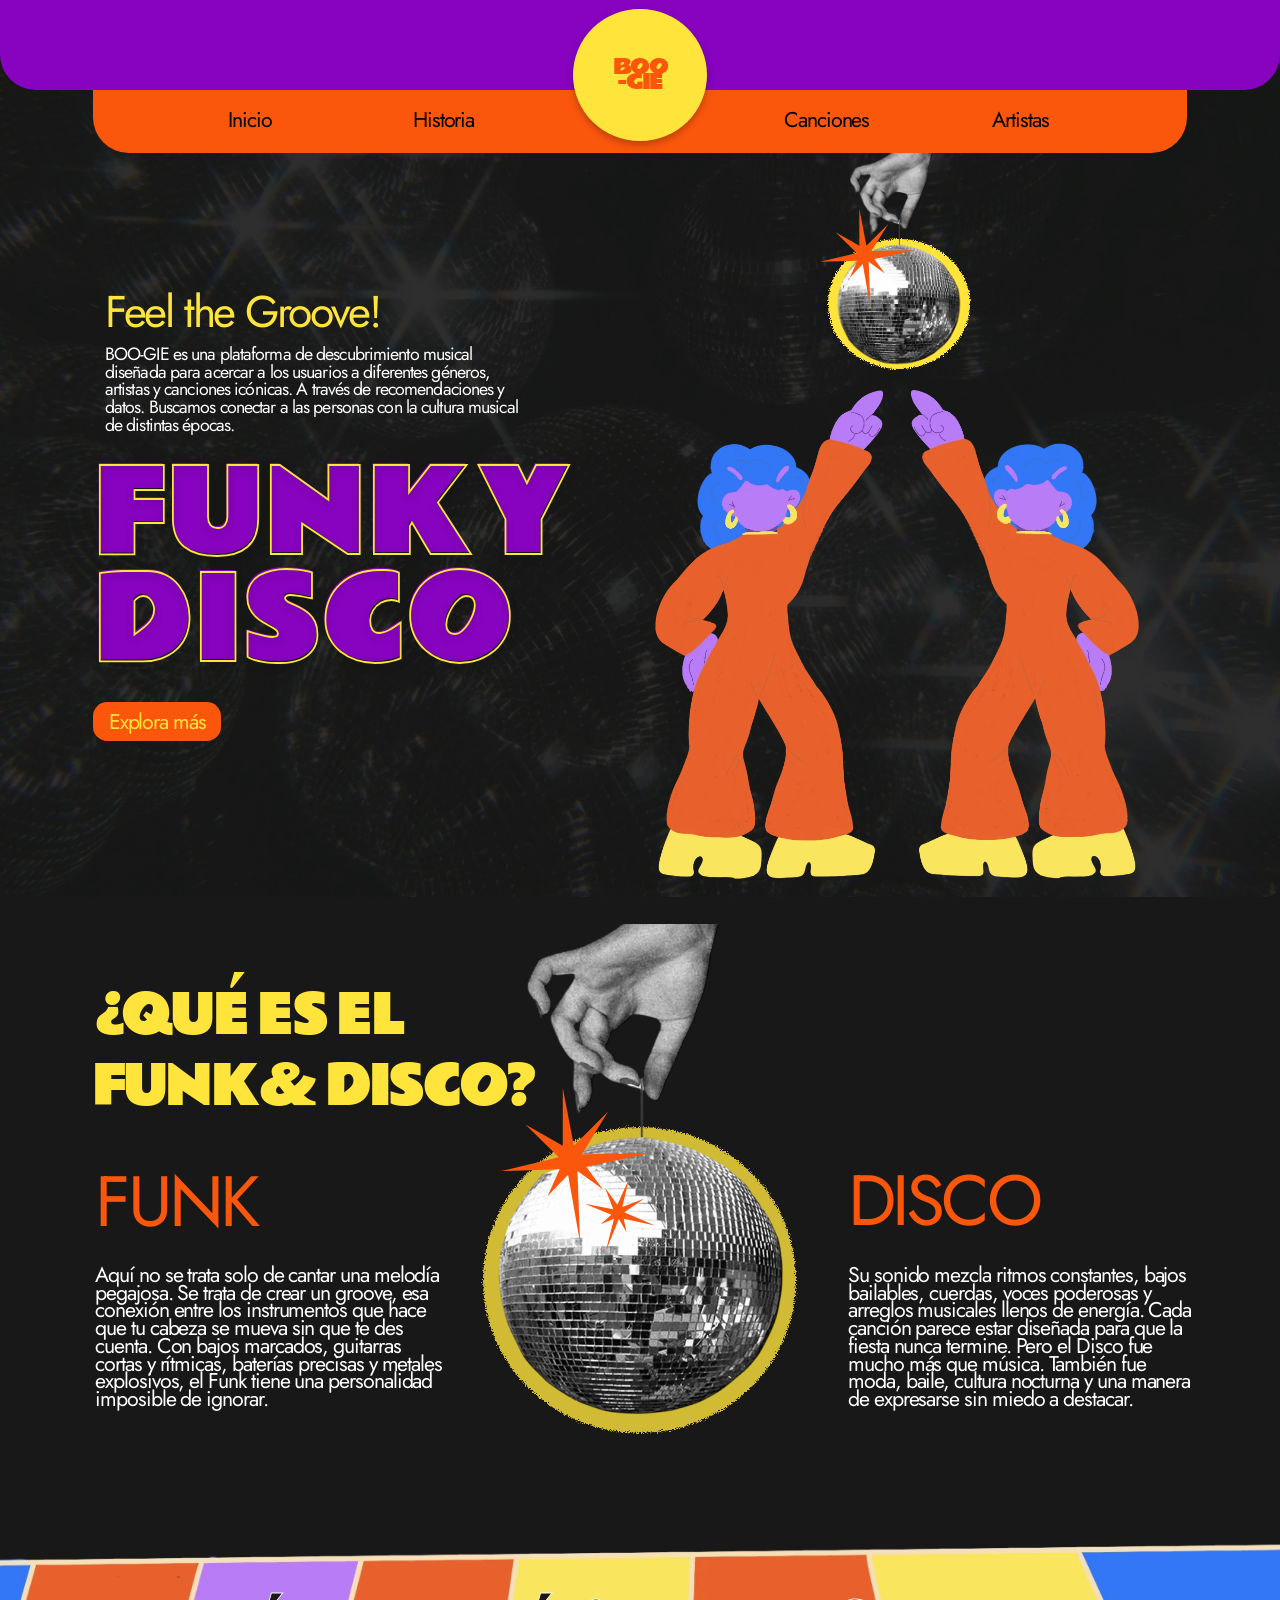
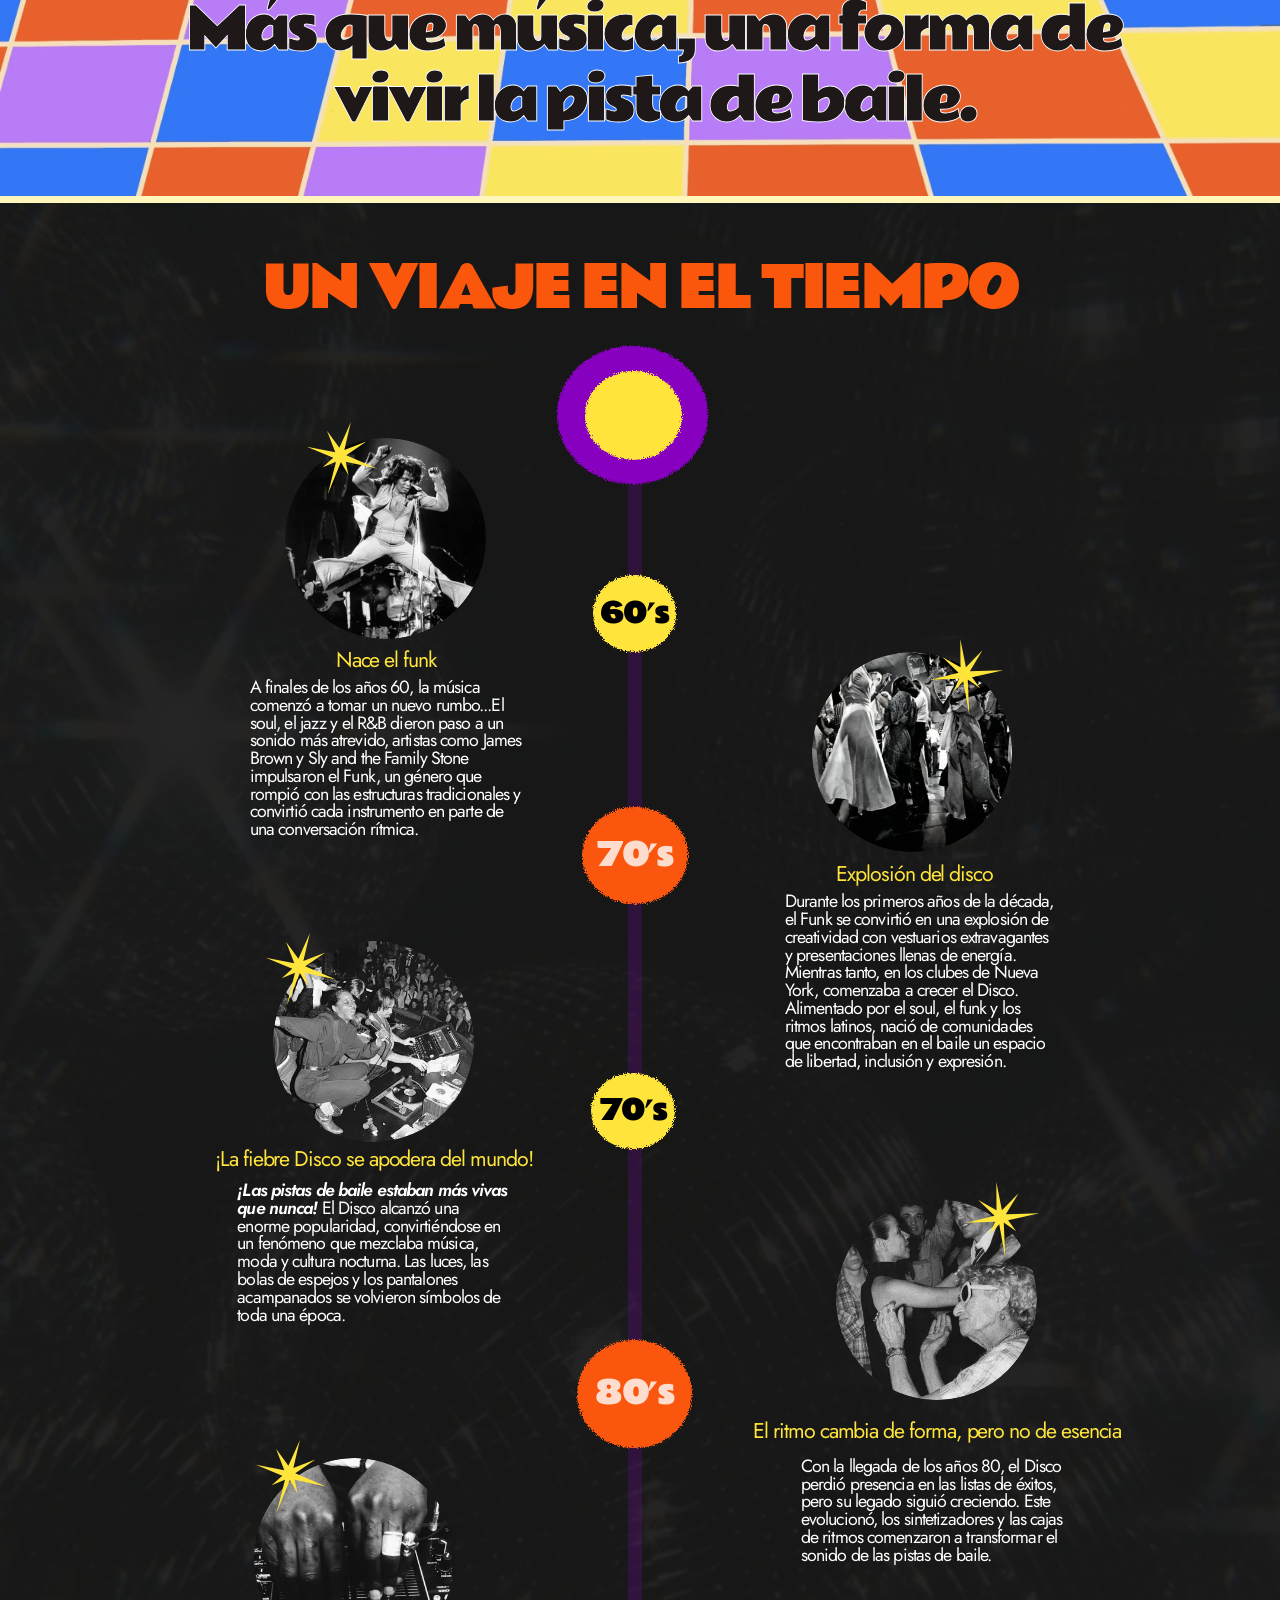
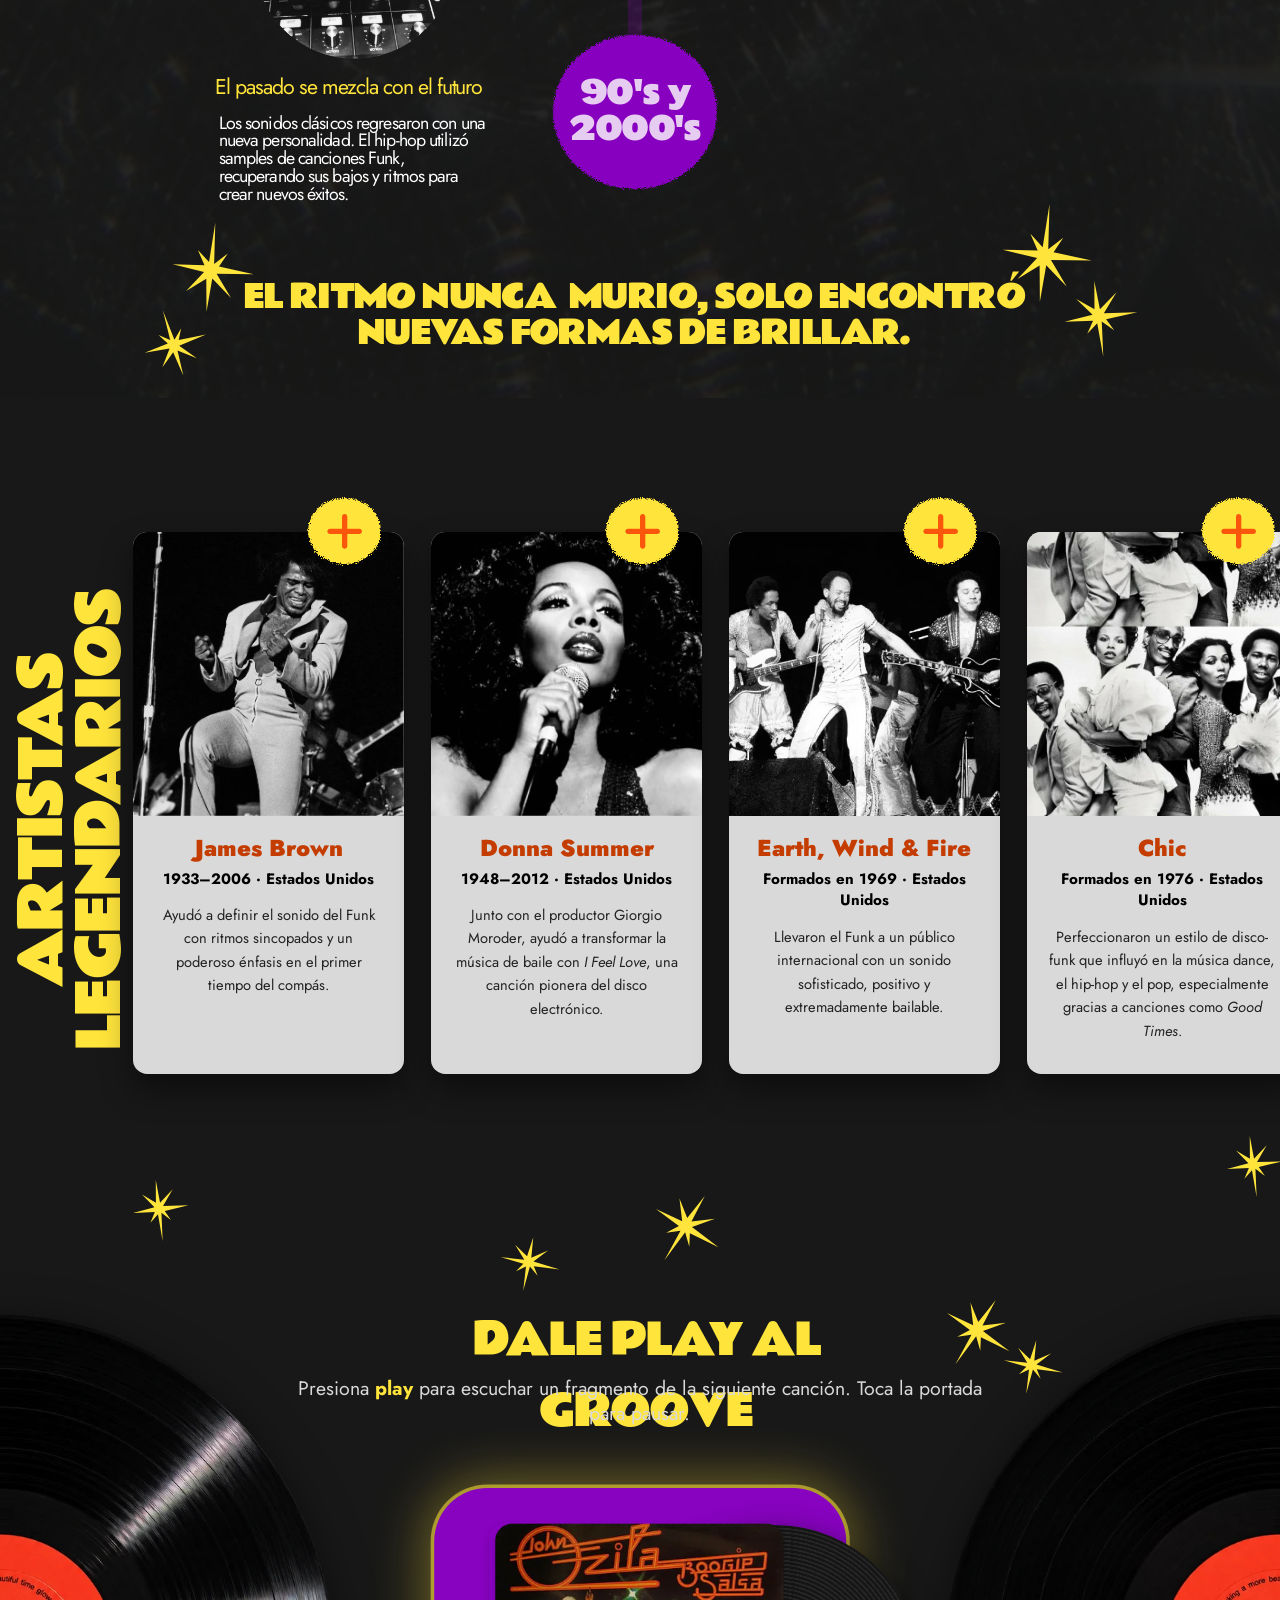
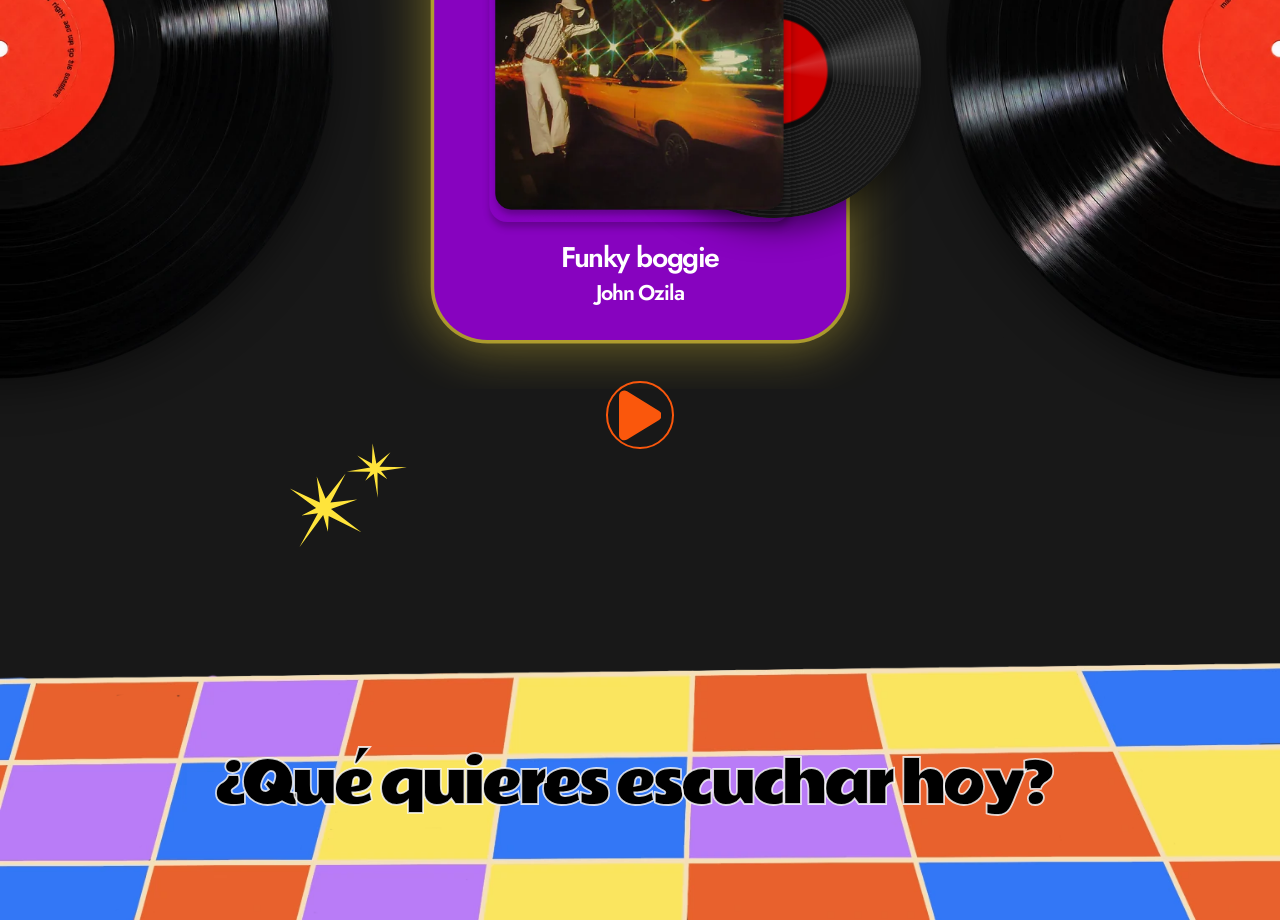
==== commit 826568d8: "Add files via upload" ====
--- a/boogie-figma/index.html
+++ b/boogie-figma/index.html
@@ -59,7 +59,7 @@
   </div>
   <div class="progress" aria-hidden="true"><span></span></div>
 
-  <!-- ===================== HEADER  ===================== -->
+  <!-- ===================== HEADER (organismo) ===================== -->
   <header class="header">
     <div class="header__purple" aria-hidden="true"></div>
     <div class="header__orange" aria-hidden="true"></div>
@@ -152,7 +152,7 @@
       </div>
     </section>
 
-    <!-- ===================== PARALLAX ===================== -->
+    <!-- ===================== PARALLAX (capas) ===================== -->
     <section class="sec band" aria-labelledby="titulo-band" style="--sh:378;--msh:253">
       <img class="a-bleed piso parallax-capa" src="img/piso-disco.webp" width="1534" height="402" loading="lazy"
            style="--y:0;--h:377;--my:152;--mh:105"
@@ -163,16 +163,17 @@
       <div class="a-bleed band__line d-only" style="--y:370;--h:8" aria-hidden="true"></div>
     </section>
 
-    <!-- ===================== HISTORIA ===================== -->
+    <!-- ===================== HISTORIA (TIMELINE) ===================== -->
     <section class="sec history" id="historia" aria-labelledby="titulo-historia" style="--sh:2020;--msh:877">
       <div class="bg-textura bg-textura--soft a-bleed" style="--y:0;--h:2020;--my:0;--mh:877" aria-hidden="true"></div>
 
       <div class="stage">
         <h2 class="a t-h2 t-history reveal" id="titulo-historia" style="--x:295;--y:57;--w:851;--mx:29;--my:0;--mw:364">UN VIAJE EN EL TIEMPO</h2>
 
+        <div class="tl-wrap">
         <span class="a tl-line" data-tl-line style="--x:706;--y:277;--w:16;--h:1377;--mx:203;--my:106;--mw:7;--mh:569" aria-hidden="true"></span>
-        <span class="a blob blob--purple" style="--x:627;--y:161;--w:170;--h:156;--mx:165;--my:68;--mw:81;--mh:74" aria-hidden="true"></span>
-        <span class="a blob blob--yellow" style="--x:658;--y:189;--w:109;--h:100;--mx:180;--my:82;--mw:51;--mh:47" aria-hidden="true"></span>
+        <span class="a blob blob--purple tl-start" style="--x:627;--y:161;--w:170;--h:156;--mx:165;--my:68;--mw:81;--mh:74" aria-hidden="true"></span>
+        <span class="a blob blob--yellow tl-start tl-start--in" style="--x:658;--y:189;--w:109;--h:100;--mx:180;--my:82;--mw:51;--mh:47" aria-hidden="true"></span>
 
         <ol class="timeline">
           <!-- 60's -->
@@ -221,16 +222,19 @@
             <p class="a tl-text" style="--x:246;--y:1701;--w:306;--mx:35;--my:681;--mw:122">Los sonidos clásicos regresaron con una nueva personalidad. El hip-hop utilizó samples de canciones Funk, recuperando sus bajos y ritmos para crear nuevos éxitos.</p>
           </li>
         </ol>
-
+        </div>
+
+        <div class="tl-quote">
         <p class="a t-quote reveal" style="--x:267;--y:1887;--w:891;--mx:83;--my:767;--mw:247">EL RITMO NUNCA&nbsp; MURIO, SOLO ENCONTRÓ NUEVAS FORMAS DE BRILLAR.</p>
         <svg class="a deco deco--yellow" style="--x:1197;--y:1888;--w:83;--h:86;--mx:334;--my:780;--mw:39;--mh:41" aria-hidden="true"><use href="#s-spark7"/></svg>
         <svg class="a deco deco--yellow" style="--x:161;--y:1918;--w:72;--h:77;--r:168deg;--mx:35;--my:793;--mw:41;--mh:42" aria-hidden="true"><use href="#s-spark13"/></svg>
         <svg class="a deco deco--yellow" style="--x:194;--y:1822;--w:92;--h:101;--r:180deg;--mx:54;--my:746;--mw:44;--mh:48" aria-hidden="true"><use href="#s-spark14"/></svg>
         <svg class="a deco deco--yellow" style="--x:1127;--y:1801;--w:101;--h:110;--r:180deg;--mx:301;--my:733;--mw:48;--mh:52" aria-hidden="true"><use href="#s-spark15"/></svg>
-      </div>
-    </section>
-
-    <!-- ===================== ARTISTAS  ===================== -->
+        </div>
+      </div>
+    </section>
+
+    <!-- ===================== ARTISTAS (MÓDULO DE CARDS) ===================== -->
     <section class="sec artists" id="artistas" aria-labelledby="titulo-artistas" style="--sh:1000;--msh:758">
       <div class="stage">
         <h2 class="a t-h2 t-artists reveal" id="titulo-artistas" style="--x:10;--y:150;--w:140;--h:650;--mx:0;--my:24;--mw:402;--mh:80">ARTISTAS<br class="d-only"> LEGENDARIOS</h2>
@@ -327,14 +331,14 @@
       </div>
     </section>
 
-    <!-- ===================== CANCIONES  ===================== -->
-    <section class="sec songs" id="canciones" aria-labelledby="titulo-canciones" style="--sh:1010;--msh:960">
+    <!-- ===================== CANCIONES (REPRODUCTOR) ===================== -->
+    <section class="sec songs" id="canciones" aria-labelledby="titulo-canciones" style="--sh:1010;--msh:1010">
       <div class="stage">
         <!-- Vinilos decorativos -->
-        <img class="a d-only vinyl vinyl--right" src="img/vinilo.webp" width="452" height="903" loading="lazy" style="--x:1064;--y:29;--w:376;--h:752" alt="Medio disco de vinilo negro con etiqueta roja">
-        <img class="a d-only vinyl vinyl--flip vinyl--left" src="img/vinilo.webp" width="452" height="903" loading="lazy" style="--x:-95;--y:29;--w:362;--h:752" alt="Medio disco de vinilo negro con etiqueta roja">
-        <img class="a m-only vinyl vinyl--top" src="img/vinilo.webp" width="452" height="903" loading="lazy" style="--mx:142.5;--my:-58.5;--mw:117;--mh:234" alt="Disco de vinilo negro con etiqueta roja">
-        <img class="a m-only vinyl vinyl--bottom" src="img/vinilo.webp" width="452" height="903" loading="lazy" style="--mx:142.5;--my:58.5;--mw:117;--mh:234" alt="">
+        <!-- Discos que giran con el scroll (bajar = gira, subir = retrocede) -->
+        <img class="a d-only vinyl disco vinyl--right" data-disco src="img/disco.webp" width="900" height="900" loading="lazy" style="--x:1064;--y:29;--w:752;--h:752" alt="Disco de vinilo negro con etiqueta roja">
+        <img class="a d-only vinyl disco vinyl--left" data-disco src="img/disco.webp" width="900" height="900" loading="lazy" style="--x:-376;--y:29;--w:752;--h:752" alt="">
+        <img class="a m-only vinyl disco" data-disco src="img/disco.webp" width="900" height="900" loading="lazy" style="--mx:84;--my:0;--mw:234;--mh:234" alt="Disco de vinilo negro con etiqueta roja">
 
         <svg class="a deco deco--yellow" style="--x:1060;--y:10;--w:81;--h:84;--r:19deg;--mx:20;--my:160;--mw:81;--mh:84" aria-hidden="true"><use href="#s-spark18"/></svg>
         <svg class="a deco deco--yellow" style="--x:1128;--y:60;--w:68;--h:62;--r:9deg;--mx:300;--my:170;--mw:68;--mh:62" aria-hidden="true"><use href="#s-spark21"/></svg>
@@ -352,32 +356,32 @@
 
           <div class="player__viewport">
             <ul class="player__row" role="list">
-              <li class="song song--dark">
+              <li class="song song--dark" data-cancion="Funky Boogie" data-artista="John Ozila">
                 <span class="song__disc" aria-hidden="true"></span>
                 <img src="img/album-funky-boogie.webp" width="426" height="423" loading="lazy" alt="Portada del álbum Boogie Salsa de John Ozila: un hombre vestido de blanco junto a un auto naranja de noche">
                 <h3>Funky boggie</h3><p>John Ozila</p>
               </li>
-              <li class="song song--light">
+              <li class="song song--light" data-cancion="Let's Groove" data-artista="Earth, Wind &amp; Fire">
                 <span class="song__disc" aria-hidden="true"></span>
                 <img src="img/album-lets-groove.webp" width="428" height="424" loading="lazy" alt="Portada del álbum Raise! de Earth, Wind &amp; Fire con una estatua egipcia mitad máquina">
                 <h3>Let´s groove</h3><p>Earth, Wind &amp; Fire</p>
               </li>
-              <li class="song song--dark">
+              <li class="song song--dark" data-cancion="Soup for One" data-artista="Chic">
                 <span class="song__disc" aria-hidden="true"></span>
                 <img src="img/album-soup-for-one.webp" width="429" height="424" loading="lazy" alt="Portada de The Best of Chic con los integrantes de la banda posando">
                 <h3>Soup for One</h3><p>CHIC</p>
               </li>
-              <li class="song song--light">
+              <li class="song song--light" data-cancion="How Long" data-artista="Lipps Inc.">
                 <span class="song__disc" aria-hidden="true"></span>
                 <img src="img/album-how-long.webp" width="434" height="431" loading="lazy" alt="Portada amarilla de Pucker Up de Lipps Inc. con una cara plateada futurista">
                 <h3>How Long</h3><p>Lipps Inc.</p>
               </li>
-              <li class="song song--dark">
+              <li class="song song--dark" data-cancion="Dance to Dance" data-artista="Gino Soccio">
                 <span class="song__disc" aria-hidden="true"></span>
                 <img src="img/album-dance-to-dance.webp" width="414" height="412" loading="lazy" alt="Portada blanca del álbum Outline de Gino Soccio con figuras geométricas">
                 <h3>Dance to Dance</h3><p>Gino Soccio</p>
               </li>
-              <li class="song song--light">
+              <li class="song song--light" data-cancion="I Feel Love" data-artista="Donna Summer">
                 <span class="song__disc" aria-hidden="true"></span>
                 <img src="img/album-i-feel-love.webp" width="414" height="412" loading="lazy" alt="Portada de I Remember Yesterday de Donna Summer recostada sobre telas a rayas">
                 <h3>I Feel Love</h3><p>Donna Summer</p>
@@ -393,10 +397,19 @@
             <label for="c6" class="play"><svg aria-hidden="true"><use href="#i-play"/></svg><span class="sr-only">Siguiente canción: I Feel Love</span></label>
             <label for="c1" class="play"><svg aria-hidden="true"><use href="#i-play"/></svg><span class="sr-only">Siguiente canción: Funky boggie</span></label>
           </div>
+
+          <!-- Fragmentos de audio (main.js los busca en Apple Music) -->
+          <div class="player__audio">
+            <button class="audio-btn" type="button" data-audio-toggle hidden aria-pressed="false">
+              <span class="eq" aria-hidden="true"><i></i><i></i><i></i><i></i></span>
+              <span data-audio-label>Pausar</span>
+            </button>
+            <p class="audio-status" data-audio-status aria-live="polite"></p>
+          </div>
         </div>
 
         <h2 class="a t-h2 t-songs reveal" id="titulo-canciones" style="--x:409;--y:20;--w:635;--mx:0;--my:250;--mw:400">DALE PLAY AL GROOVE</h2>
-        <p class="a t-hint reveal" style="--x:320;--y:100;--w:800;--mx:20;--my:318;--mw:362">Presiona <strong>play</strong> y la pista salta a la siguiente canción.</p>
+        <p class="a t-hint reveal" style="--x:320;--y:100;--w:800;--mx:20;--my:318;--mw:362">Presiona <strong>play</strong> para escuchar un fragmento de la siguiente canción. Toca la portada para pausar.</p>
       </div>
     </section>
   </main>
--- a/boogie-figma/css/styles.css
+++ b/boogie-figma/css/styles.css
@@ -1,5 +1,25 @@
 /* =====================================================================
    BOO-GIE · Funky Disco — Landing page
+   Maquetación fiel al diseño de Figma (Desktop 1440 px · iPhone 16 402 px)
+   Solo HTML + CSS (sin JavaScript).
+
+   Cómo funciona la escala:
+   --u = 1 px del diseño de Figma.
+   · En escritorio vale 1px hasta 1440 px de ancho y se reduce en
+     pantallas más pequeñas, para que el diseño se vea igual a cualquier ancho.
+   · En celular (≤ 767 px) se calcula sobre el frame de 402 px de Figma.
+   Cada elemento usa las coordenadas de Figma: --x, --y, --w, --h
+   (escritorio) y --mx, --my, --mw, --mh (celular).
+
+   Índice
+   0. Fuentes
+   1. Tokens (variables del sistema visual)
+   2. Base
+   3. Posicionamiento (sistema de coordenadas)
+   4. Átomos: tipografía, botón, círculos, destellos
+   5. Header y menú
+   6. Secciones
+   7. Responsive: celular
    ===================================================================== */
 
 /* ---------- 0. FUENTES ---------- */
@@ -31,7 +51,9 @@
   --display: "Rammetto One", "Arial Black", sans-serif;
   --texto: "Jost", "Segoe UI", sans-serif;
 
-  /* Escala: 1 px */
+  /* Escala: 1 px de Figma.
+     Se ajusta al ancho Y al alto de la ventana, para que cada sección
+     quepa en la pantalla (como máximo el tamaño original del Figma). */
   --u: min(calc(100vw / 1440), max(0.6px, min(1px, calc(100vh / 940))));
 }
 
@@ -39,6 +61,8 @@
 *, *::before, *::after { box-sizing: border-box; }
 
 html {
+  -webkit-text-size-adjust: 100%;   /* evita que el iPhone agrande los textos por su cuenta */
+  text-size-adjust: 100%;
   scroll-behavior: smooth;
   overflow-x: clip;
   background: var(--fondo);
@@ -68,6 +92,7 @@
   border: 0;
 }
 
+/* Foco visible para navegar con teclado */
 :focus-visible {
   outline: 3px solid var(--blanco);
   outline-offset: 3px;
@@ -98,6 +123,7 @@
   transform-origin: left;
 }
 
+/* Textos que aparecen al bajar (solo si JavaScript está activo) */
 html.js .reveal {
   opacity: 0;
   translate: 0 calc(30 * var(--u));
@@ -108,7 +134,7 @@
 html.js .t-artists.reveal.is-visible { translate: 0 0; }
 
 /* ---------- 3. POSICIONAMIENTO ---------- */
-
+/* Cada sección tiene la altura del diseño y un "stage" de 1440 px centrado */
 .sec {
   position: relative;
   height: calc(var(--sh) * var(--u));
@@ -120,6 +146,7 @@
   margin-inline: auto;
 }
 
+/* Elemento ubicado con las coordenadas de Figma */
 .a {
   position: absolute;
   left: calc(var(--x) * var(--u));
@@ -169,7 +196,7 @@
 .lluvia {
   position: fixed;
   inset: 0;
-  z-index: 40;                 
+  z-index: 40;                 /* debajo del header */
   overflow: hidden;
   pointer-events: none;
 }
@@ -197,7 +224,7 @@
   100% { transform: translate(var(--drift), 116vh) rotate(360deg); opacity: 0; }
 }
 
-/* Círculos con efecto */
+/* Círculos con efecto "Texture" de Figma */
 .blob {
   isolation: isolate;
   border-radius: 50%;
@@ -347,7 +374,7 @@
   font: 400 calc(128 * var(--u)) / calc(120 * var(--u)) var(--display);
   color: var(--morado);
 }
-.t-hero::after { 
+.t-hero::after { /* segunda capa: contorno amarillo desplazado 2 px */
   content: attr(data-text);
   content: attr(data-text) / "";
   position: absolute;
@@ -399,12 +426,12 @@
   text-align: center;
 }
 .tl-line {
-  z-index: 0;                               
-  --p: 1;                                   
-  background: rgba(135, 3, 191, 0.22);      
+  z-index: 0;                               /* el punto pasa por detrás de las bolitas */
+  --p: 1;                                   /* JS lo cambia de 0 a 1 con el scroll */
+  background: rgba(135, 3, 191, 0.22);      /* riel tenue */
   border-radius: 99px;
 }
-.tl-line::after {                           
+.tl-line::after {                            /* parte que va creciendo */
   content: "";
   position: absolute;
   inset: 0;
@@ -414,7 +441,7 @@
   transform: scaleY(var(--p));
   transform-origin: top;
 }
-.tl-line::before {                           
+.tl-line::before {                           /* punto de luz en la punta */
   content: "";
   position: absolute;
   z-index: 1;
@@ -498,7 +525,7 @@
   white-space: nowrap;
   text-align: center;
   writing-mode: vertical-rl;
-  transform: rotate(180deg);              
+  transform: rotate(180deg);              /* se lee de abajo hacia arriba, en 2 líneas */
 }
 
 /* Las 4 tarjetas en una sola fila, todas visibles */
@@ -530,7 +557,7 @@
   width: 100%;
   height: 100%;
   transform-style: preserve-3d;
-  transition: transform 0.4s ease-in-out;   
+  transition: transform 0.4s ease-in-out;   /* Smart Animate 400 ms de Figma */
 }
 .flip__input:checked ~ .flip__inner { transform: rotateY(180deg); }
 
@@ -565,7 +592,7 @@
   margin-top: calc(22 * var(--u));
   padding-inline: calc(12 * var(--u));
   font: 900 calc(26 * var(--u)) / 1.2 var(--texto);
-  color: #c43c00;                         
+  color: #c43c00;                          /* naranja más oscuro: mejor contraste sobre gris */
 }
 .flip__meta {
   margin-top: calc(6 * var(--u));
@@ -600,7 +627,7 @@
 }
 
 /* Botones "+" y "volver" (círculo amarillo con textura) */
-.flip__btn {                              
+.flip__btn {                               /* círculo amarillo con textura, como en Figma */
   position: absolute;
   isolation: isolate;
   display: grid;
@@ -631,11 +658,16 @@
 }
 
 /* ===== CANCIONES (reproductor) ===== */
-
+/* Capas como en Figma: tarjetas abajo, discos y destellos encima */
 .songs .player { z-index: 1; }
 .songs .vinyl { z-index: 2; pointer-events: none; }
 .songs .deco { z-index: 3; }
-.vinyl--flip { transform: rotate(180deg); }
+/* Disco que gira según cuánto se ha bajado (JS cambia --giro) */
+.disco {
+  rotate: calc(var(--giro, 0) * 1deg);
+  will-change: rotate;
+  filter: drop-shadow(0 calc(10 * var(--u)) calc(24 * var(--u)) rgba(0, 0, 0, 0.5));
+}
 
 .player__viewport {
   position: absolute;
@@ -656,7 +688,7 @@
   padding: 0;
   list-style: none;
   transform: translateX(calc((488.5 - var(--i) * 768) * var(--u)));
-  transition: transform 0.5s ease-in-out;   
+  transition: transform 0.5s ease-in-out;   /* Smart Animate 500 ms de Figma */
 }
 
 .song {
@@ -712,7 +744,7 @@
   /* al cerrarse: primero vuelve detrás de la carátula y luego se oculta */
   transition: translate 0.6s cubic-bezier(0.2, 0.8, 0.2, 1), opacity 0.15s linear 0.5s;
 }
-.song__disc::after {                         
+.song__disc::after {                         /* reflejo del vinilo */
   content: "";
   position: absolute;
   inset: 0;
@@ -843,7 +875,7 @@
    llegan hasta el borde de la ventana (como en el frame de Figma) */
 @media (min-width: 768px) {
   .vinyl--right { left: calc(50% + 50vw - 376 * var(--u)); }
-  .vinyl--left  { left: calc(50% - 50vw - 95 * var(--u)); }
+  .vinyl--left  { left: calc(50% - 50vw - 376 * var(--u)); }  /* simétrico al de la derecha */
   .player__viewport {
     left: calc(720 * var(--u) - 50vw);
     right: auto;
@@ -1061,8 +1093,6 @@
   .flip__btn--back svg { width: calc(16 * var(--u)); height: calc(16 * var(--u)); }
 
   /* Canciones */
-  .vinyl--top { transform: rotate(90deg); }
-  .vinyl--bottom { transform: rotate(-90deg); }
   .player__viewport { top: calc(-30 * var(--u)); height: calc(450 * var(--u)); }
   .player__row {
     top: calc(30 * var(--u));
@@ -1102,6 +1132,186 @@
   #canciones { scroll-margin-top: calc(-150 * var(--u)); }
 }
 
+
+/* =====================================================================
+   LÍNEA DE TIEMPO EN CELULAR
+   En vez de posiciones fijas, cada década se acomoda sola:
+   foto + título + texto en un lado, la década sobre la línea central.
+   Así los textos nunca se montan sobre las fotos.
+   ===================================================================== */
+@media (max-width: 767px) {
+  .history { height: auto; padding-bottom: 40px; }
+  .history .bg-textura { top: 0; height: 100%; }
+  .history .stage { height: auto; padding: 20px 18px 0; }   /* margen a los lados */
+
+  /* Todo en flujo normal (sin coordenadas fijas) */
+  .history .stage .a {
+    position: relative;
+    left: auto;
+    top: auto;
+    width: auto;
+    height: auto;
+  }
+  .history .t-history { display: block; text-align: center; line-height: 1.3; margin-bottom: 16px; }
+
+  .tl-wrap { position: relative; padding-top: 70px; }
+
+  /* Línea vertical centrada */
+  .history .stage .tl-line {
+    position: absolute;
+    left: 50%;
+    top: 40px;
+    bottom: var(--fin, 10px);                /* JS la hace terminar en la última década */
+    width: 6px;
+    margin-left: -3px;
+  }
+  .tl-line::before { width: 16px; height: 16px; }
+
+  /* Círculo de inicio arriba de la línea */
+  .history .stage .tl-start {
+    position: absolute;
+    top: 0;
+    left: 50%;
+    width: 76px;
+    height: 70px;
+    margin-left: -38px;
+  }
+  .history .stage .tl-start--in { top: 13px; width: 46px; height: 44px; margin-left: -23px; }
+
+  /* Cada década: 3 columnas (lado izquierdo · línea · lado derecho) */
+  .timeline li {
+    position: relative;
+    display: grid;
+    grid-template-columns: 1fr 76px 1fr;
+    grid-template-rows: auto auto 1fr;
+    align-items: start;
+    padding: 14px 0 26px;
+  }
+  .timeline li:nth-child(odd)  > :is(.tl-photo, .tl-title, .tl-text, .deco) { grid-column: 1; }
+  .timeline li:nth-child(even) > :is(.tl-photo, .tl-title, .tl-text, .deco) { grid-column: 3; }
+
+  .history .stage .tl-photo {
+    grid-row: 1;
+    justify-self: center;
+    width: 112px;
+    height: 112px;
+  }
+  .history .stage .timeline .deco {           /* destello sobre la foto */
+    grid-row: 1;
+    justify-self: start;
+    width: 34px;
+    height: 34px;
+    margin: -10px 0 0 4px;
+    z-index: 2;
+  }
+  .timeline li:nth-child(even) .deco { justify-self: end; margin: -10px 4px 0 0; }
+
+  .history .stage .tl-title {
+    grid-row: 2;
+    display: block;
+    margin-top: 10px;
+    padding-inline: 4px;
+    font-size: 15px;
+    line-height: 1.2;
+    white-space: normal;
+  }
+  .history .stage .tl-text {
+    grid-row: 3;
+    margin-top: 6px;
+    padding-inline: 6px;
+    font-size: 12px;
+    line-height: 1.45;
+    letter-spacing: 0;
+  }
+  .timeline li:nth-child(even) .tl-text { text-align: left; }
+
+  /* Bolita de la década sobre la línea, a la altura de la foto */
+  .history .stage .tl-year {
+    grid-column: 2;
+    grid-row: 1;
+    justify-self: center;
+    margin-top: 24px;
+    width: 64px;
+    height: 64px;
+    font-size: 17px;
+    line-height: 1.05;
+    z-index: 1;
+  }
+  .history .stage .tl-year--two { width: 76px; height: 76px; margin-top: 18px; font-size: 14px; padding-inline: 6px; }
+
+  /* Conector: línea horizontal desde la década hasta la foto */
+  .history .stage .tl-con { display: none; }
+  .timeline li::after {
+    content: "";
+    position: absolute;
+    top: calc(14px + 56px - 2px);
+    height: 4px;
+    background: rgba(135, 3, 191, 0.8);
+  }
+  .timeline li:nth-child(odd)::after  { left: calc((100% - 76px) / 4 + 56px); right: calc(50% + 28px); transform-origin: right; }
+  .timeline li:nth-child(even)::after { right: calc((100% - 76px) / 4 + 56px); left: calc(50% + 28px); transform-origin: left; }
+  html.js .timeline li::after { transform: scaleX(0); transition: transform 0.6s cubic-bezier(0.2, 0.8, 0.2, 1); }
+  html.js .timeline li.is-on::after { transform: scaleX(1); }
+
+  /* Frase final con sus destellos alrededor */
+  .tl-quote { position: relative; padding: 40px 50px 30px; }
+  .history .stage .t-quote { font-size: 15px; line-height: 1.35; text-align: center; }
+  .history .stage .tl-quote .deco { position: absolute; }
+  .tl-quote .deco:nth-of-type(1) { right: 8px;  top: 54px; width: 34px; height: 36px; }
+  .tl-quote .deco:nth-of-type(2) { left: 10px;  top: 70px; width: 30px; height: 32px; }
+  .tl-quote .deco:nth-of-type(3) { left: 18px;  top: 8px;  width: 36px; height: 40px; }
+  .tl-quote .deco:nth-of-type(4) { right: 22px; top: 0;    width: 40px; height: 44px; }
+}
+
+
+/* ===== Fragmentos de audio de las canciones ===== */
+.player__audio {
+  position: absolute;
+  left: 0; right: 0;
+  top: calc(658 * var(--u));
+  display: flex;
+  flex-direction: column;
+  align-items: center;
+  gap: calc(8 * var(--u));
+  z-index: 3;
+}
+.audio-btn {
+  display: inline-flex;
+  align-items: center;
+  gap: 10px;
+  padding: 8px 18px;
+  border: 2px solid var(--amarillo);
+  border-radius: 999px;
+  background: transparent;
+  color: var(--amarillo);
+  font: 600 15px/1 var(--texto);
+  cursor: pointer;
+  transition: background-color 0.2s, color 0.2s;
+}
+.audio-btn[hidden] { display: none; }
+.audio-btn:hover { background: var(--amarillo); color: var(--negro); }
+.eq { display: inline-flex; align-items: flex-end; gap: 3px; height: 16px; }
+.eq i { width: 4px; height: 30%; border-radius: 2px; background: currentColor; }
+.audio-btn[aria-pressed="false"] .eq i { animation: eq 0.9s ease-in-out infinite; }
+.eq i:nth-child(2) { animation-delay: -0.3s !important; }
+.eq i:nth-child(3) { animation-delay: -0.6s !important; }
+.eq i:nth-child(4) { animation-delay: -0.15s !important; }
+@keyframes eq { 0%, 100% { height: 25%; } 50% { height: 100%; } }
+.audio-status {
+  min-height: 1.3em;
+  padding-inline: 16px;
+  font: 400 14px/1.4 var(--texto);
+  color: var(--gris);
+  text-align: center;
+}
+.audio-status a { color: var(--amarillo); }
+.song.is-sonando img { cursor: pointer; }
+.song.is-activa img { cursor: pointer; }
+@media (max-width: 767px) {
+  .player__audio { top: calc(476 * var(--u)); }
+  .audio-status { font-size: 12.5px; }
+}
+
 /* Si el usuario prefiere menos movimiento, se quitan las transiciones */
 @media (prefers-reduced-motion: reduce) {
   html { scroll-behavior: auto; }
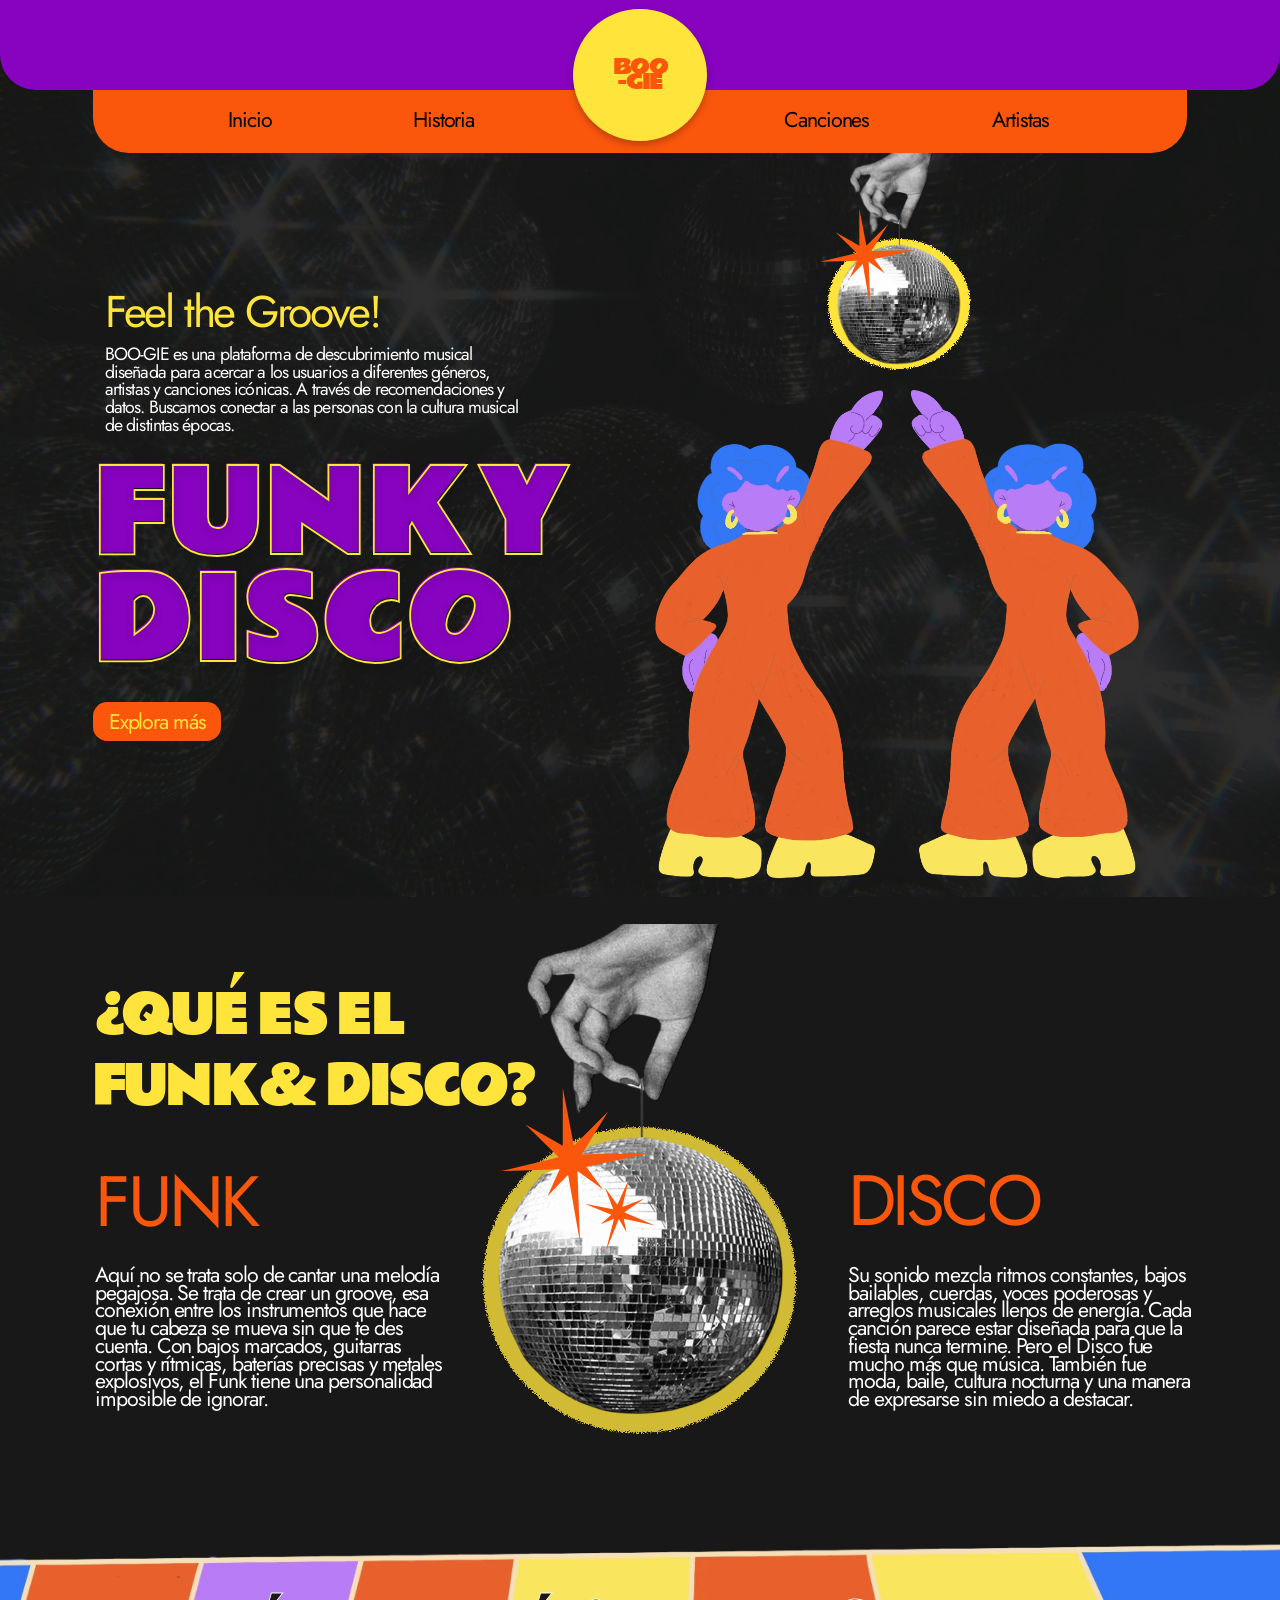
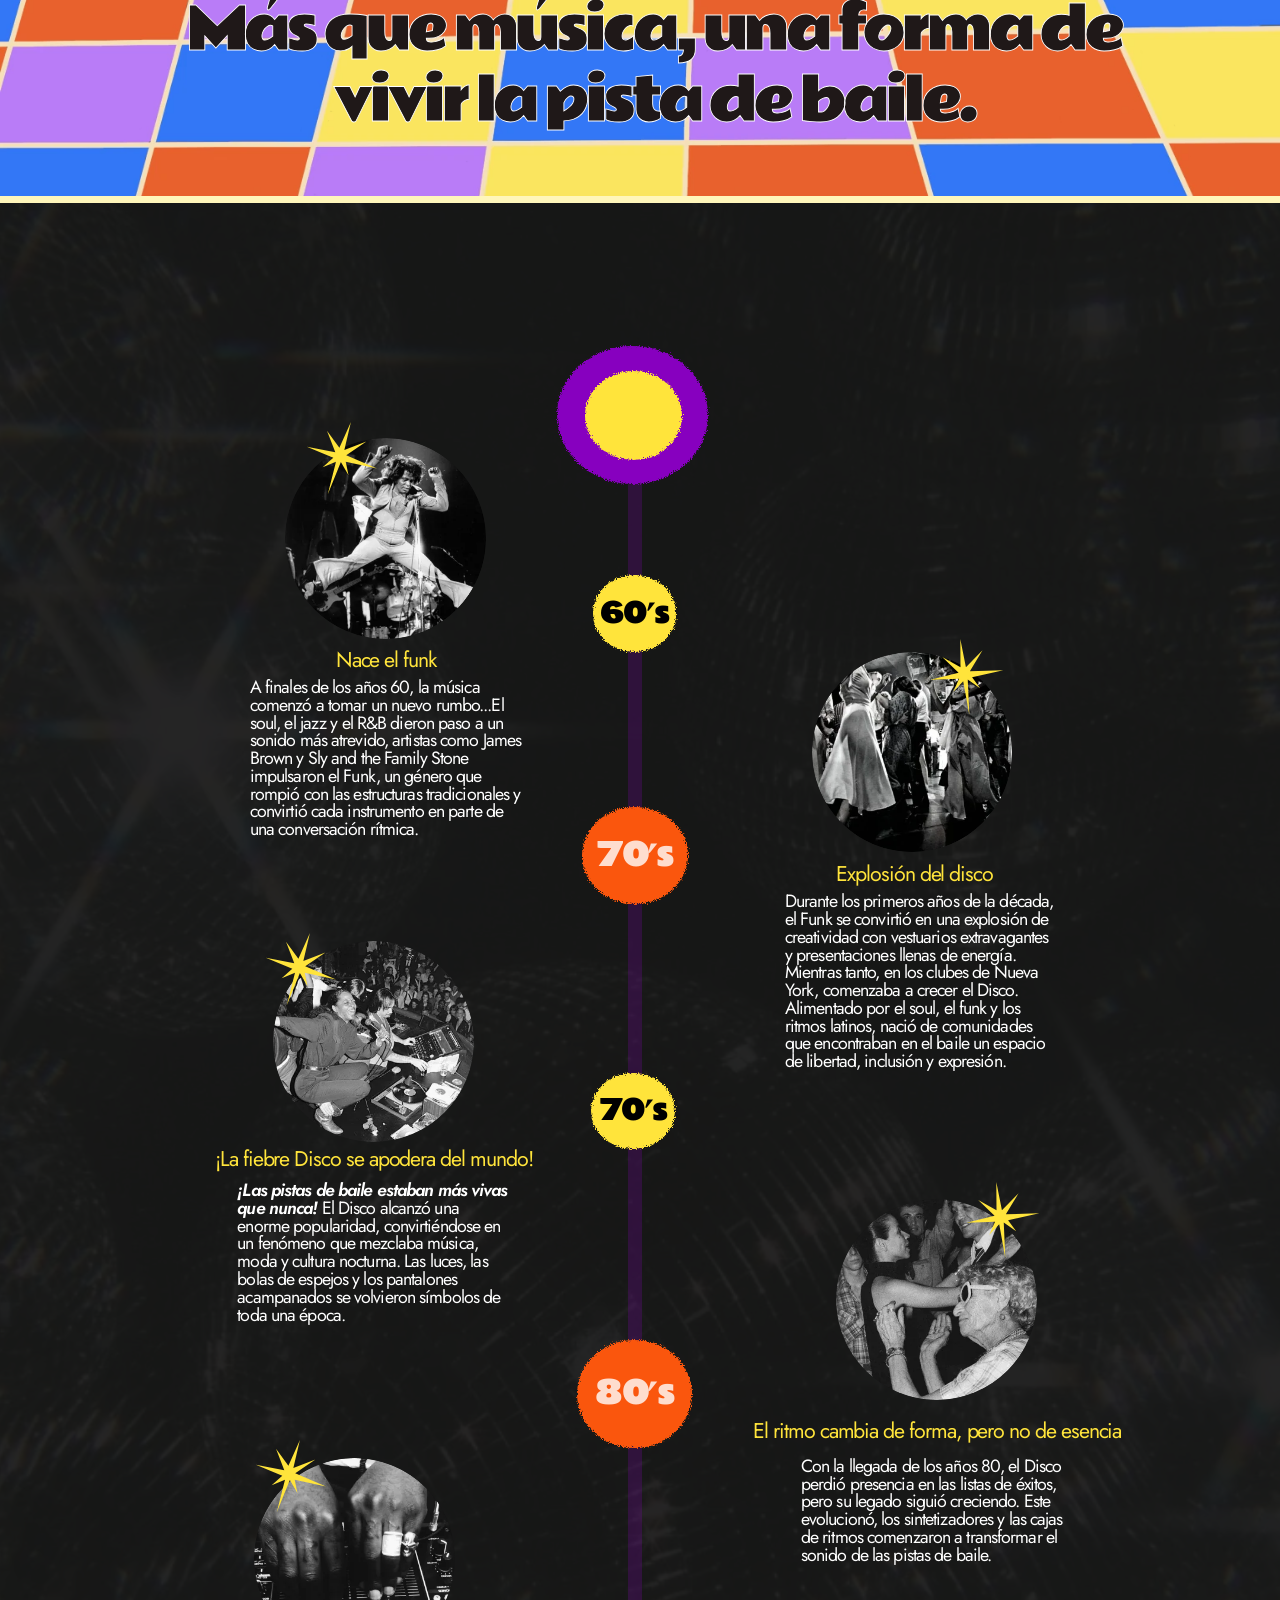
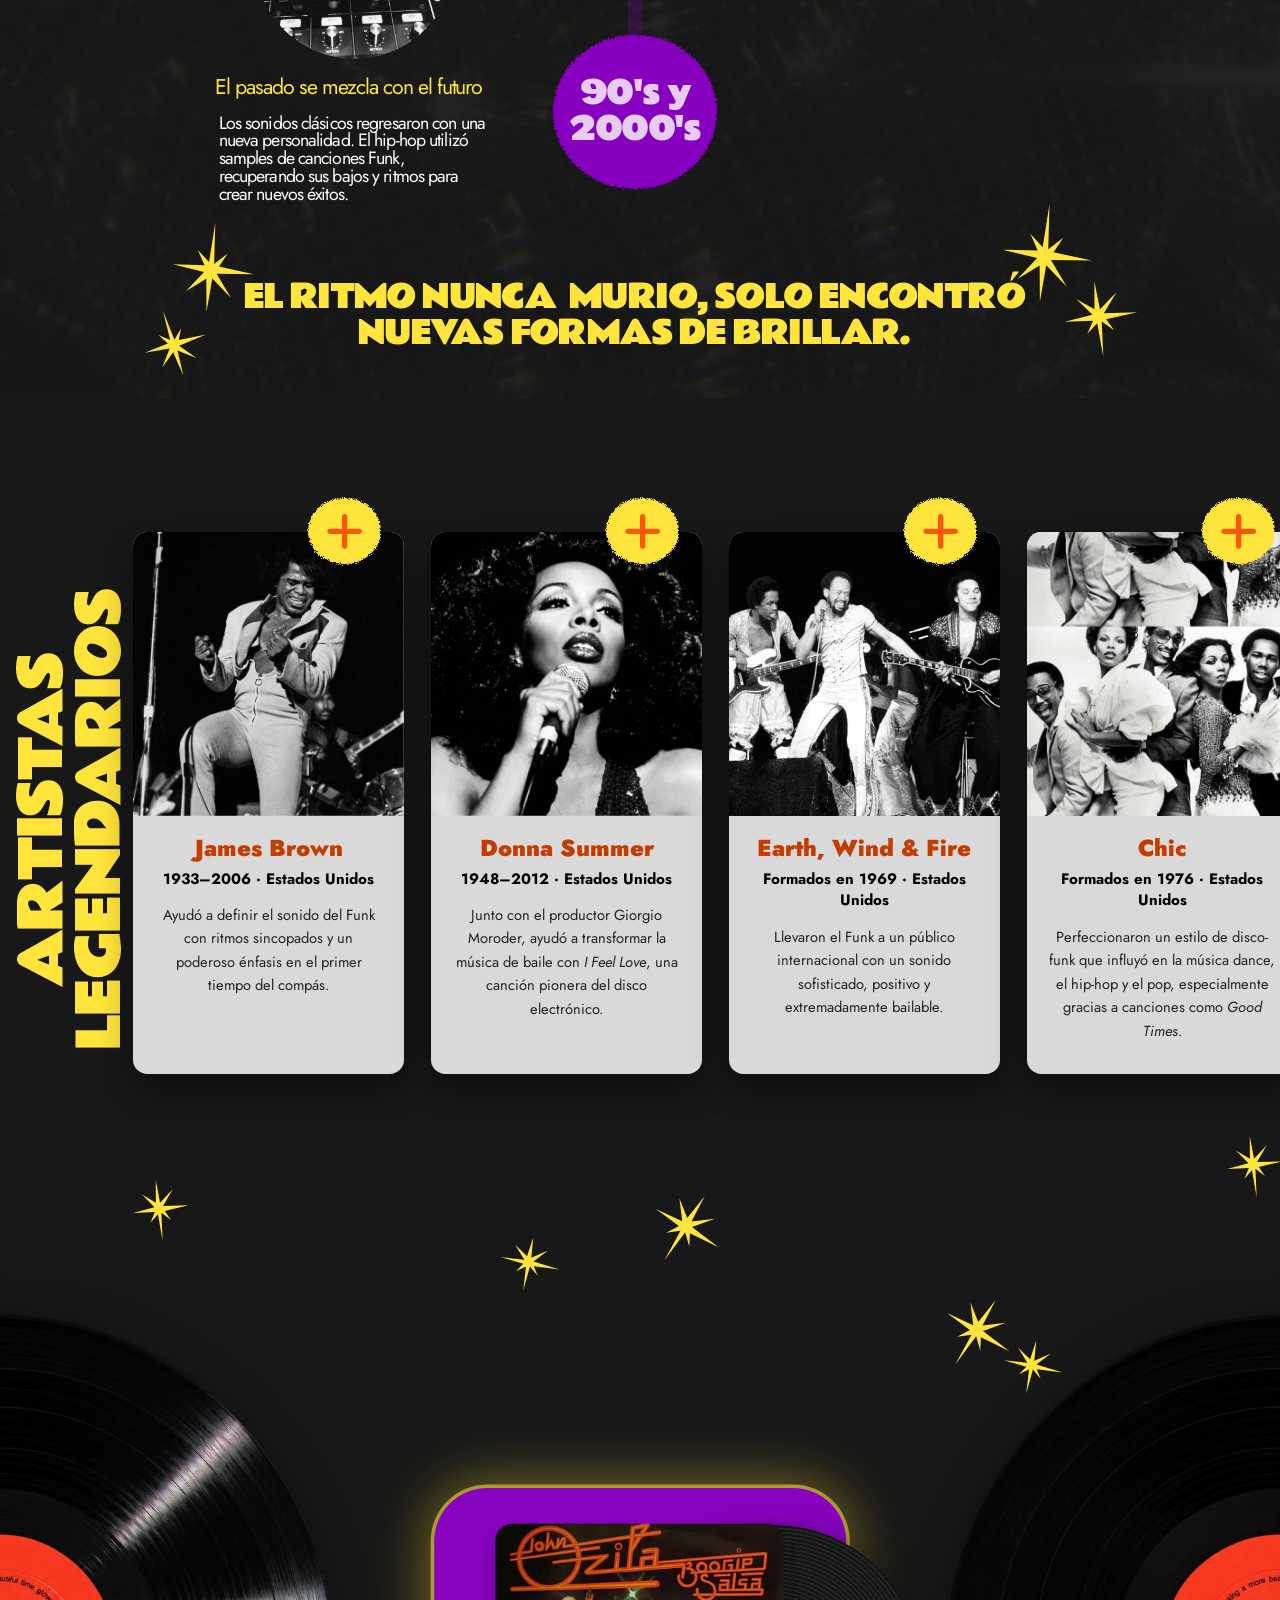
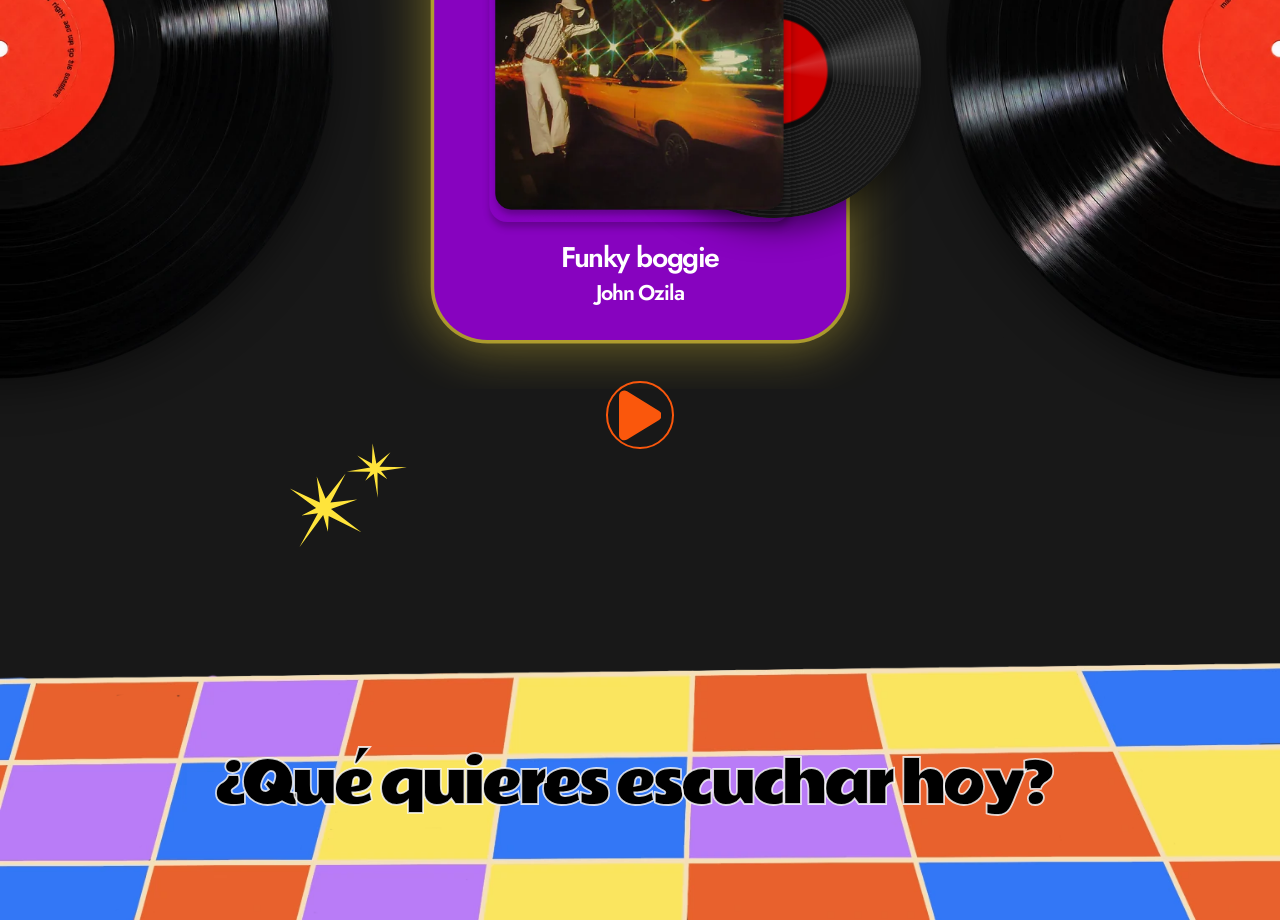
==== commit df0aa27b: "Add files via upload" ====
--- a/boogie-figma/index.html
+++ b/boogie-figma/index.html
@@ -32,7 +32,7 @@
     <symbol id="s-spark18" viewBox="0 0 81 84"><path d="M0 31.7L32.4309 35.1547L21.2032 12.0236L36.6186 29.9063L47.2049 0L42.3699 31.9422L66.3541 20.4986L44.9636 37.7789L80.6356 49.6294L44.984 45.0346L49.3427 59.7802L39.5686 45.7065L27.7568 83.4632L34.0861 45.8368L19.595 53.1333L30.6924 41.529L0 31.7Z"/></symbol>
     <symbol id="s-spark19" viewBox="0 0 63 69"><path d="M0 37.0806L24.1432 30.7928L10.0861 16.2904L25.7813 25.6508L25.5998 0L30.4326 25.6179L44.6509 10.3234L33.808 29.3432L62.4555 28.5485L35.7076 34.8548L42.6626 44.869L32.0005 36.8542L33.343 68.811L28.1047 38.4604L19.6134 47.9919L24.553 36.1176L0 37.0806Z"/></symbol>
     <symbol id="s-spark21" viewBox="0 0 68 62"><path d="M0 27.9247L26.5616 26.6159L13.723 11.5297L29.0457 22.4128L32.562 0L33.9924 23.1889L51.3111 12.3042L37.0401 27.0234L67.5931 31.287L38.2614 32.1612L44.2031 42.1025L34.0336 33.2643L30.8388 61.3802L29.6619 33.9917L19.2616 40.839L26.227 31.333L0 27.9247Z"/></symbol>
-    <!-- Íconos (reemplazan Font Awesome) -->
+    <!-- Íconos -->
     <symbol id="i-plus" viewBox="0 0 448 512"><path d="M256 80c0-17.7-14.3-32-32-32s-32 14.3-32 32V224H48c-17.7 0-32 14.3-32 32s14.3 32 32 32H192V432c0 17.7 14.3 32 32 32s32-14.3 32-32V288H400c17.7 0 32-14.3 32-32s-14.3-32-32-32H256V80z"/></symbol>
     <symbol id="i-undo" viewBox="0 0 512 512"><path d="M125.7 160H176c17.7 0 32 14.3 32 32s-14.3 32-32 32H48c-17.7 0-32-14.3-32-32V64c0-17.7 14.3-32 32-32s32 14.3 32 32v51.2L97.6 97.6c87.5-87.5 229.3-87.5 316.8 0s87.5 229.3 0 316.8s-229.3 87.5-316.8 0c-12.5-12.5-12.5-32.8 0-45.3s32.8-12.5 45.3 0c62.5 62.5 163.8 62.5 226.3 0s62.5-163.8 0-226.3s-163.8-62.5-226.3 0L125.7 160z"/></symbol>
     <symbol id="i-play" viewBox="0 0 384 512"><path d="M73 39c-14.8-9.1-33.4-9.4-48.5-.9S0 62.6 0 80V432c0 17.4 9.4 33.4 24.5 41.9s33.7 8.1 48.5-.9L361 297c14.3-8.7 23-24.2 23-41s-8.7-32.2-23-41L73 39z"/></symbol>
@@ -59,7 +59,7 @@
   </div>
   <div class="progress" aria-hidden="true"><span></span></div>
 
-  <!-- ===================== HEADER (organismo) ===================== -->
+  <!-- ===================== HEADER ===================== -->
   <header class="header">
     <div class="header__purple" aria-hidden="true"></div>
     <div class="header__orange" aria-hidden="true"></div>
@@ -77,7 +77,7 @@
       <span aria-hidden="true">BOO<br>-GIE</span>
     </a>
 
-    <!-- Menú hamburguesa (solo celular, sin JavaScript: usa :target) -->
+    <!-- Menú hamburguesa  -->
     <a class="menu-btn" href="#menu" aria-label="Abrir menú">
       <svg aria-hidden="true"><use href="#i-bars"/></svg>
     </a>
@@ -152,7 +152,7 @@
       </div>
     </section>
 
-    <!-- ===================== PARALLAX (capas) ===================== -->
+    <!-- ===================== PARALLAX  ===================== -->
     <section class="sec band" aria-labelledby="titulo-band" style="--sh:378;--msh:253">
       <img class="a-bleed piso parallax-capa" src="img/piso-disco.webp" width="1534" height="402" loading="lazy"
            style="--y:0;--h:377;--my:152;--mh:105"
@@ -163,7 +163,7 @@
       <div class="a-bleed band__line d-only" style="--y:370;--h:8" aria-hidden="true"></div>
     </section>
 
-    <!-- ===================== HISTORIA (TIMELINE) ===================== -->
+    <!-- ===================== HISTORIA ===================== -->
     <section class="sec history" id="historia" aria-labelledby="titulo-historia" style="--sh:2020;--msh:877">
       <div class="bg-textura bg-textura--soft a-bleed" style="--y:0;--h:2020;--my:0;--mh:877" aria-hidden="true"></div>
 
@@ -234,7 +234,7 @@
       </div>
     </section>
 
-    <!-- ===================== ARTISTAS (MÓDULO DE CARDS) ===================== -->
+    <!-- ===================== ARTISTAS ===================== -->
     <section class="sec artists" id="artistas" aria-labelledby="titulo-artistas" style="--sh:1000;--msh:758">
       <div class="stage">
         <h2 class="a t-h2 t-artists reveal" id="titulo-artistas" style="--x:10;--y:150;--w:140;--h:650;--mx:0;--my:24;--mw:402;--mh:80">ARTISTAS<br class="d-only"> LEGENDARIOS</h2>
@@ -331,7 +331,7 @@
       </div>
     </section>
 
-    <!-- ===================== CANCIONES (REPRODUCTOR) ===================== -->
+    <!-- ===================== CANCIONES ===================== -->
     <section class="sec songs" id="canciones" aria-labelledby="titulo-canciones" style="--sh:1010;--msh:1010">
       <div class="stage">
         <!-- Vinilos decorativos -->
@@ -345,7 +345,7 @@
         <svg class="a deco deco--yellow d-only" style="--x:390;--y:850;--w:68;--h:62;--r:-7deg" aria-hidden="true"><use href="#s-spark21"/></svg>
         <svg class="a deco deco--yellow" style="--x:320;--y:880;--w:93;--h:96;--r:19deg;--mx:302;--my:930;--mw:68;--mh:62" aria-hidden="true"><use href="#s-spark18"/></svg>
 
-        <!-- Reproductor: cada "play" selecciona la siguiente canción (radio buttons, sin JavaScript) -->
+        <!-- Reproductor: cada "play"  -->
         <div class="a player" style="--x:0;--y:210;--w:1440;--h:735;--mx:0;--my:390;--mw:402;--mh:520">
           <input class="sr-only" type="radio" name="cancion" id="c1" checked aria-label="Funky boggie, John Ozila">
           <input class="sr-only" type="radio" name="cancion" id="c2" aria-label="Let´s groove, Earth, Wind &amp; Fire">
@@ -398,7 +398,7 @@
             <label for="c1" class="play"><svg aria-hidden="true"><use href="#i-play"/></svg><span class="sr-only">Siguiente canción: Funky boggie</span></label>
           </div>
 
-          <!-- Fragmentos de audio (main.js los busca en Apple Music) -->
+          <!-- Fragmentos de audio -->
           <div class="player__audio">
             <button class="audio-btn" type="button" data-audio-toggle hidden aria-pressed="false">
               <span class="eq" aria-hidden="true"><i></i><i></i><i></i><i></i></span>
--- a/boogie-figma/css/styles.css
+++ b/boogie-figma/css/styles.css
@@ -1,25 +1,5 @@
 /* =====================================================================
    BOO-GIE · Funky Disco — Landing page
-   Maquetación fiel al diseño de Figma (Desktop 1440 px · iPhone 16 402 px)
-   Solo HTML + CSS (sin JavaScript).
-
-   Cómo funciona la escala:
-   --u = 1 px del diseño de Figma.
-   · En escritorio vale 1px hasta 1440 px de ancho y se reduce en
-     pantallas más pequeñas, para que el diseño se vea igual a cualquier ancho.
-   · En celular (≤ 767 px) se calcula sobre el frame de 402 px de Figma.
-   Cada elemento usa las coordenadas de Figma: --x, --y, --w, --h
-   (escritorio) y --mx, --my, --mw, --mh (celular).
-
-   Índice
-   0. Fuentes
-   1. Tokens (variables del sistema visual)
-   2. Base
-   3. Posicionamiento (sistema de coordenadas)
-   4. Átomos: tipografía, botón, círculos, destellos
-   5. Header y menú
-   6. Secciones
-   7. Responsive: celular
    ===================================================================== */
 
 /* ---------- 0. FUENTES ---------- */
@@ -34,7 +14,7 @@
 
 /* ---------- 1. TOKENS ---------- */
 :root {
-  /* Colores (variables de Figma) */
+  /* Colores */
   --negro: #1f1818;
   --fondo: #181818;
   --rojo: #cd0000;
@@ -51,9 +31,7 @@
   --display: "Rammetto One", "Arial Black", sans-serif;
   --texto: "Jost", "Segoe UI", sans-serif;
 
-  /* Escala: 1 px de Figma.
-     Se ajusta al ancho Y al alto de la ventana, para que cada sección
-     quepa en la pantalla (como máximo el tamaño original del Figma). */
+  /* Escala: 1 px */
   --u: min(calc(100vw / 1440), max(0.6px, min(1px, calc(100vh / 940))));
 }
 
@@ -61,7 +39,7 @@
 *, *::before, *::after { box-sizing: border-box; }
 
 html {
-  -webkit-text-size-adjust: 100%;   /* evita que el iPhone agrande los textos por su cuenta */
+  -webkit-text-size-adjust: 100%;   
   text-size-adjust: 100%;
   scroll-behavior: smooth;
   overflow-x: clip;
@@ -92,7 +70,6 @@
   border: 0;
 }
 
-/* Foco visible para navegar con teclado */
 :focus-visible {
   outline: 3px solid var(--blanco);
   outline-offset: 3px;
@@ -113,7 +90,6 @@
 
 .m-only { display: none; }
 
-/* Barra de progreso de lectura (arriba de todo) */
 .progress { position: fixed; inset: 0 0 auto 0; z-index: 150; height: 4px; pointer-events: none; }
 .progress span {
   display: block;
@@ -123,7 +99,7 @@
   transform-origin: left;
 }
 
-/* Textos que aparecen al bajar (solo si JavaScript está activo) */
+/* Textos que aparecen al bajar */
 html.js .reveal {
   opacity: 0;
   translate: 0 calc(30 * var(--u));
@@ -134,7 +110,6 @@
 html.js .t-artists.reveal.is-visible { translate: 0 0; }
 
 /* ---------- 3. POSICIONAMIENTO ---------- */
-/* Cada sección tiene la altura del diseño y un "stage" de 1440 px centrado */
 .sec {
   position: relative;
   height: calc(var(--sh) * var(--u));
@@ -146,7 +121,6 @@
   margin-inline: auto;
 }
 
-/* Elemento ubicado con las coordenadas de Figma */
 .a {
   position: absolute;
   left: calc(var(--x) * var(--u));
@@ -173,7 +147,7 @@
   letter-spacing: -0.05em;
 }
 
-/* Destellos y estallidos (vectores de Figma) */
+/* Destellos y estallidos */
 .deco {
   fill: currentColor;
   overflow: visible;
@@ -196,7 +170,7 @@
 .lluvia {
   position: fixed;
   inset: 0;
-  z-index: 40;                 /* debajo del header */
+  z-index: 40;                
   overflow: hidden;
   pointer-events: none;
 }
@@ -224,7 +198,7 @@
   100% { transform: translate(var(--drift), 116vh) rotate(360deg); opacity: 0; }
 }
 
-/* Círculos con efecto "Texture" de Figma */
+/* Círculos con efecto */
 .blob {
   isolation: isolate;
   border-radius: 50%;
@@ -265,7 +239,7 @@
   transition: background-color 0.2s ease-out, box-shadow 0.2s ease-out;
 }
 .btn-cta { position: absolute; overflow: hidden; isolation: isolate; }
-.btn-cta::before {                           /* destello que cruza el botón */
+.btn-cta::before {                          
   content: "";
   position: absolute;
   inset: 0;
@@ -374,7 +348,7 @@
   font: 400 calc(128 * var(--u)) / calc(120 * var(--u)) var(--display);
   color: var(--morado);
 }
-.t-hero::after { /* segunda capa: contorno amarillo desplazado 2 px */
+.t-hero::after { 
   content: attr(data-text);
   content: attr(data-text) / "";
   position: absolute;
@@ -426,12 +400,12 @@
   text-align: center;
 }
 .tl-line {
-  z-index: 0;                               /* el punto pasa por detrás de las bolitas */
-  --p: 1;                                   /* JS lo cambia de 0 a 1 con el scroll */
-  background: rgba(135, 3, 191, 0.22);      /* riel tenue */
+  z-index: 0;                               
+  --p: 1;                                   
+  background: rgba(135, 3, 191, 0.22);      
   border-radius: 99px;
 }
-.tl-line::after {                            /* parte que va creciendo */
+.tl-line::after {                            
   content: "";
   position: absolute;
   inset: 0;
@@ -441,7 +415,7 @@
   transform: scaleY(var(--p));
   transform-origin: top;
 }
-.tl-line::before {                           /* punto de luz en la punta */
+.tl-line::before {                          
   content: "";
   position: absolute;
   z-index: 1;
@@ -470,8 +444,8 @@
 html.js .tl-con {
   transition: clip-path 0.7s cubic-bezier(0.2, 0.8, 0.2, 1);
 }
-html.js .tl-con--l { clip-path: inset(-10% 0 -10% 100%); }   /* la línea está a su derecha */
-html.js .tl-con--r { clip-path: inset(-10% 100% -10% 0); }   /* la línea está a su izquierda */
+html.js .tl-con--l { clip-path: inset(-10% 0 -10% 100%); }   
+html.js .tl-con--r { clip-path: inset(-10% 100% -10% 0); }   
 html.js .tl-con.is-on { clip-path: inset(-10% 0 -10% 0); }
 
 .tl-year {
@@ -525,7 +499,7 @@
   white-space: nowrap;
   text-align: center;
   writing-mode: vertical-rl;
-  transform: rotate(180deg);              /* se lee de abajo hacia arriba, en 2 líneas */
+  transform: rotate(180deg);              
 }
 
 /* Las 4 tarjetas en una sola fila, todas visibles */
@@ -557,7 +531,7 @@
   width: 100%;
   height: 100%;
   transform-style: preserve-3d;
-  transition: transform 0.4s ease-in-out;   /* Smart Animate 400 ms de Figma */
+  transition: transform 0.4s ease-in-out;   
 }
 .flip__input:checked ~ .flip__inner { transform: rotateY(180deg); }
 
@@ -592,7 +566,7 @@
   margin-top: calc(22 * var(--u));
   padding-inline: calc(12 * var(--u));
   font: 900 calc(26 * var(--u)) / 1.2 var(--texto);
-  color: #c43c00;                          /* naranja más oscuro: mejor contraste sobre gris */
+  color: #c43c00;                          
 }
 .flip__meta {
   margin-top: calc(6 * var(--u));
@@ -626,8 +600,8 @@
   text-align: center;
 }
 
-/* Botones "+" y "volver" (círculo amarillo con textura) */
-.flip__btn {                               /* círculo amarillo con textura, como en Figma */
+/* Botones "+" y "volver" */
+.flip__btn {                               
   position: absolute;
   isolation: isolate;
   display: grid;
@@ -658,11 +632,11 @@
 }
 
 /* ===== CANCIONES (reproductor) ===== */
-/* Capas como en Figma: tarjetas abajo, discos y destellos encima */
+
 .songs .player { z-index: 1; }
 .songs .vinyl { z-index: 2; pointer-events: none; }
 .songs .deco { z-index: 3; }
-/* Disco que gira según cuánto se ha bajado (JS cambia --giro) */
+/* Disco que gira según cuánto se ha bajado */
 .disco {
   rotate: calc(var(--giro, 0) * 1deg);
   will-change: rotate;
@@ -688,7 +662,7 @@
   padding: 0;
   list-style: none;
   transform: translateX(calc((488.5 - var(--i) * 768) * var(--u)));
-  transition: transform 0.5s ease-in-out;   /* Smart Animate 500 ms de Figma */
+  transition: transform 0.5s ease-in-out;   
 }
 
 .song {
@@ -744,7 +718,7 @@
   /* al cerrarse: primero vuelve detrás de la carátula y luego se oculta */
   transition: translate 0.6s cubic-bezier(0.2, 0.8, 0.2, 1), opacity 0.15s linear 0.5s;
 }
-.song__disc::after {                         /* reflejo del vinilo */
+.song__disc::after {                        
   content: "";
   position: absolute;
   inset: 0;
@@ -757,11 +731,11 @@
 #c4:checked ~ .player__viewport .song:nth-child(4) .song__disc,
 #c5:checked ~ .player__viewport .song:nth-child(5) .song__disc,
 #c6:checked ~ .player__viewport .song:nth-child(6) .song__disc {
-  translate: 46% 0;                          /* sale de lado de su carátula */
+  translate: 46% 0;                         
   opacity: 1;
   transition: translate 0.8s cubic-bezier(0.2, 0.8, 0.2, 1), opacity 0s;
   box-shadow: 0 10px 30px rgba(0, 0, 0, 0.55);
-  animation: girar 1.8s linear 0.6s infinite; /* gira sobre su propio centro */
+  animation: girar 1.8s linear 0.6s infinite; 
 }
 #c1:checked ~ .player__viewport .song:nth-child(1),
 #c2:checked ~ .player__viewport .song:nth-child(2),
@@ -820,7 +794,7 @@
 }
 .play svg { width: calc(48 * var(--u)); height: calc(64 * var(--u)); fill: currentColor; transition: transform 0.2s; }
 .play { position: relative; border-radius: 50%; }
-.play::after {                               /* onda que late alrededor del play */
+.play::after {                               
   content: "";
   position: absolute;
   left: 50%;
@@ -872,7 +846,7 @@
 }
 
 /* Cuando la pantalla es más ancha que el diseño, estos elementos
-   llegan hasta el borde de la ventana (como en el frame de Figma) */
+   llegan hasta el borde de la ventana */
 @media (min-width: 768px) {
   .vinyl--right { left: calc(50% + 50vw - 376 * var(--u)); }
   .vinyl--left  { left: calc(50% - 50vw - 376 * var(--u)); }  /* simétrico al de la derecha */
@@ -886,14 +860,14 @@
   }
 }
 
-/* Anclas: compensan el header fijo como en el prototipo de Figma */
+/* Anclas */
 #que-es    { scroll-margin-top: calc(139 * var(--u)); }
 #historia  { scroll-margin-top: calc(138 * var(--u)); }
 #artistas  { scroll-margin-top: calc(70 * var(--u)); }
 #canciones { scroll-margin-top: calc(150 * var(--u)); }
 
 /* =====================================================================
-   7. RESPONSIVE — CELULAR (iPhone 16, frame de 402 px en Figma)
+   7. RESPONSIVE 
    ===================================================================== */
 @media (max-width: 767px) {
   :root { --u: calc(100vw / 402); }
@@ -946,7 +920,7 @@
   }
   .menu-btn svg { width: 100%; height: 100%; fill: currentColor; }
 
-  /* Menú hamburguesa: se abre con #menu (:target) */
+  /* Menú hamburguesa: se abre con #menu */
   .menu {
     display: block;
     position: fixed;
@@ -1135,16 +1109,13 @@
 
 /* =====================================================================
    LÍNEA DE TIEMPO EN CELULAR
-   En vez de posiciones fijas, cada década se acomoda sola:
-   foto + título + texto en un lado, la década sobre la línea central.
-   Así los textos nunca se montan sobre las fotos.
    ===================================================================== */
 @media (max-width: 767px) {
   .history { height: auto; padding-bottom: 40px; }
   .history .bg-textura { top: 0; height: 100%; }
   .history .stage { height: auto; padding: 20px 18px 0; }   /* margen a los lados */
 
-  /* Todo en flujo normal (sin coordenadas fijas) */
+  /* Todo en flujo normal */
   .history .stage .a {
     position: relative;
     left: auto;
@@ -1161,7 +1132,7 @@
     position: absolute;
     left: 50%;
     top: 40px;
-    bottom: var(--fin, 10px);                /* JS la hace terminar en la última década */
+    bottom: var(--fin, 10px);                
     width: 6px;
     margin-left: -3px;
   }
@@ -1178,7 +1149,7 @@
   }
   .history .stage .tl-start--in { top: 13px; width: 46px; height: 44px; margin-left: -23px; }
 
-  /* Cada década: 3 columnas (lado izquierdo · línea · lado derecho) */
+  
   .timeline li {
     position: relative;
     display: grid;
@@ -1196,7 +1167,7 @@
     width: 112px;
     height: 112px;
   }
-  .history .stage .timeline .deco {           /* destello sobre la foto */
+  .history .stage .timeline .deco {           
     grid-row: 1;
     justify-self: start;
     width: 34px;
@@ -1239,7 +1210,7 @@
   }
   .history .stage .tl-year--two { width: 76px; height: 76px; margin-top: 18px; font-size: 14px; padding-inline: 6px; }
 
-  /* Conector: línea horizontal desde la década hasta la foto */
+  /* Conector */
   .history .stage .tl-con { display: none; }
   .timeline li::after {
     content: "";
